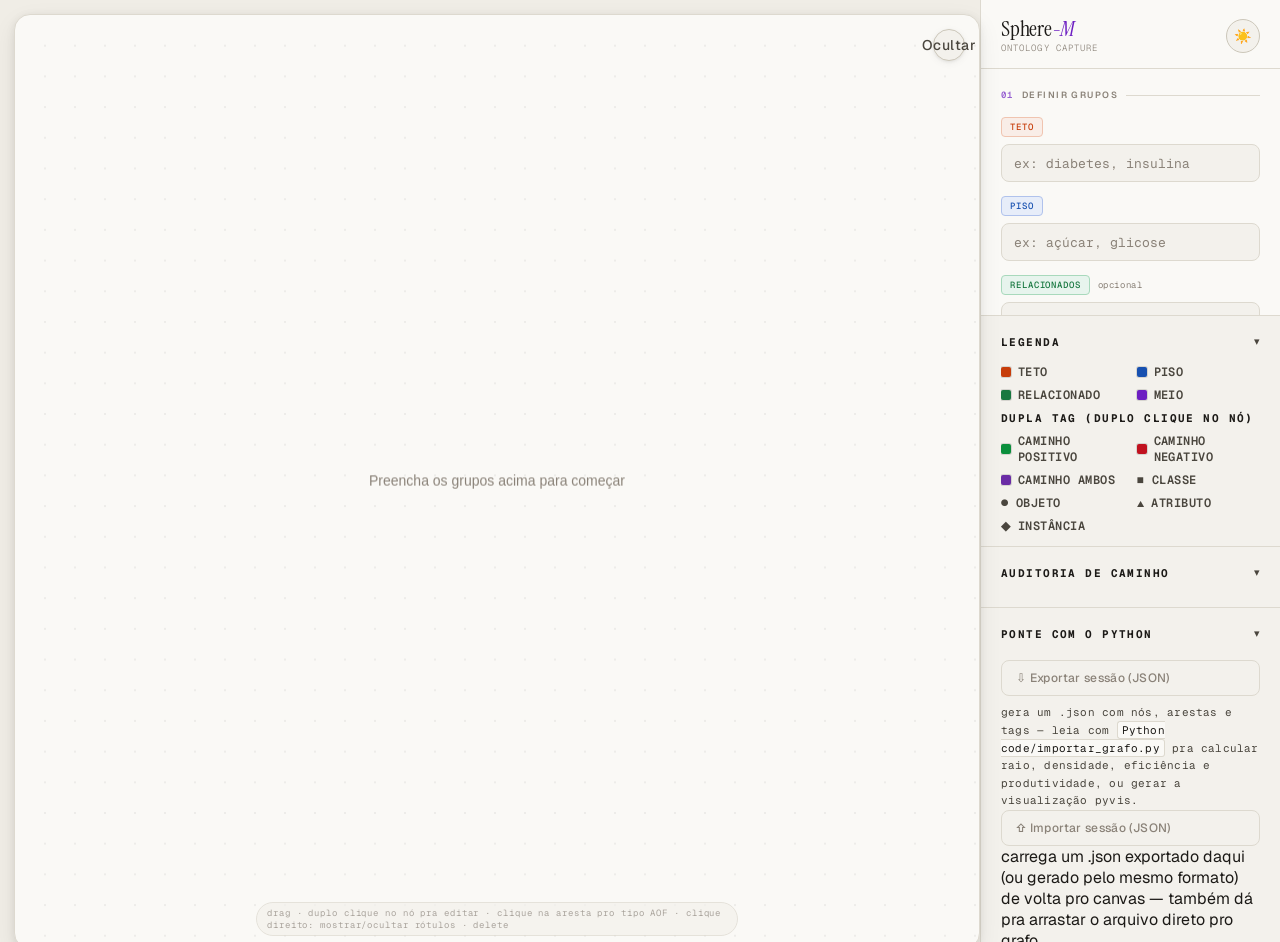
==== WebFront/index.html @ b737311e "Implement JSON import functionality in index.html Added a dropzone for importing JSON sessions and a" ====
<!DOCTYPE html>
<html lang="pt-BR" data-theme="light">

<head>
  <meta charset="UTF-8" />
  <meta name="viewport" content="width=device-width, initial-scale=1.0" />
  <title>Sphere-M</title>
  <link rel="preconnect" href="https://fonts.googleapis.com">
  <link rel="preconnect" href="https://fonts.gstatic.com" crossorigin>
  <link
    href="https://fonts.googleapis.com/css2?family=Instrument+Serif:ital@0;1&family=Geist+Mono:wght@300;400;500&family=Geist:wght@300;400;500;600&display=swap"
    rel="stylesheet">
  <link rel="stylesheet" href="style.css" />
</head>

<body>
  <div id="app">

    <!-- ── Canvas (esquerda) ── -->
    <div id="canvas-side">
      <div id="canvas-wrap">
        <canvas id="graph-canvas"></canvas>
        <button id="toggle-edge-labels-btn" type="button" title="Mostrar/ocultar rótulos das relações (ou clique direito no grafo)" aria-pressed="true">
          <span id="toggle-edge-labels-icon">🏷️</span>
        </button>
        <div id="canvas-overlay-hint">drag · duplo clique no nó pra editar · clique na aresta pro tipo AOF · clique direito: mostrar/ocultar rótulos · delete</div>
        <div id="dropzone-overlay">
          <div id="dropzone-inner">
            <span id="dropzone-icon">⇩</span>
            <span>solte o .json da sessão pra importar</span>
          </div>
        </div>
      </div>
    </div>

    <!-- ── Sidebar (direita) ── -->
    <div id="sidebar">

      <!-- Header -->
      <div id="sidebar-header">
        <div id="header-top">
          <div id="logo-block">
            <span id="logo-title">Sphere<em>-M</em></span>
            <span id="logo-sub">ontology capture</span>
          </div>
          <button id="theme-toggle" title="Alternar tema" aria-label="Alternar tema claro/escuro">
            <span id="theme-icon">☽</span>
          </button>
        </div>
      </div>

      <div id="sidebar-body">

        <!-- Fase 1 -->
        <div id="phase1-panel">
          <div class="section-label">
            <span class="section-label-num">01</span>
            Definir grupos
          </div>

          <div class="field-group">
            <label>
              <span class="label-chip teto">teto</span>
            </label>
            <input type="text" id="input-teto" placeholder="ex: diabetes, insulina" />
          </div>

          <div class="field-group">
            <label>
              <span class="label-chip piso">piso</span>
            </label>
            <input type="text" id="input-piso" placeholder="ex: açúcar, glicose" />
          </div>

          <div class="field-group">
            <label>
              <span class="label-chip rel">relacionados</span>
              <span class="label-optional">opcional</span>
            </label>
            <input type="text" id="input-rel" placeholder="ex: dieta, exercício" />
          </div>

          <div class="actions">
            <button id="start-btn" class="btn-primary">
              <span>Gerar grafo</span>
              <span class="btn-icon">→</span>
            </button>
            <button id="reset-btn" class="btn-ghost">Limpar tudo</button>
          </div>
        </div>

        <!-- Fase 2 -->
        <div id="phase2-panel">
          <div id="phase2-header">
            <div class="section-label" style="margin-bottom:0">
              <span class="section-label-num">02</span>
              Conexões
            </div>
            <button id="stop-btn" class="btn-stop">⏹ encerrar</button>
          </div>

          <!-- Progress -->
          <div id="pair-status">
            <span id="pair-counter">—</span>
            <div id="progress-bar-wrap">
              <div id="progress-bar" style="width:0%"></div>
            </div>
          </div>

          <!-- Already connected -->
          <div id="already-connected-msg">
            <span class="badge-connected">✓ conectados</span>
            <span id="already-connected-path"></span>
          </div>

          <!-- Pair prompt -->
          <div id="pair-prompt">
            <span class="pair-node" id="node-a-label">A</span>
            <span class="pair-arrow">↔</span>
            <span class="pair-node" id="node-b-label">B</span>
          </div>

          <!-- Bloco da IA -->
          <div id="ai-block">
            <div id="ai-idle">
              <span id="ai-idle-icon">⬡</span>
              <span id="ai-idle-text">A IA vai analisar o par quando ele aparecer</span>
            </div>

            <div id="ai-loading" style="display:none">
              <span class="ai-spinner"></span>
              <span>Consultando IA…</span>
            </div>

            <div id="ai-result" style="display:none">
              <div id="ai-result-header">
                <span id="ai-result-icon">◈</span>
                <span id="ai-result-label">Análise ontológica</span>
                <span id="ai-relation-badge"></span> <!-- Relação encontrada ou Sem relação -->
              </div>
              <p id="ai-result-text"></p>
            </div>

            <div id="ai-error" style="display:none">
              <span>⚠ Falha na API — analise o par manualmente.</span>
              <button id="ai-retry-btn">Tentar novamente</button>
            </div>
          </div>

          <!-- Instrução contextual (aparece só quando há resposta da IA) -->
          <p id="ai-hint" style="display:none"></p>


          <input type="text" id="input-meio" placeholder="palavra(s) do meio — vírgula para vários" />

          <div id="phase2-actions">
            <div class="btn-row">
              <button id="confirm-btn" class="btn-primary btn-row-main">
                <span>Confirmar</span>
              </button>
              <button id="skip-btn" class="btn-ghost btn-row-skip">Pular →</button>
            </div>
            <button id="reset-btn2" class="btn-restart btn-ghost">← Recomeçar</button>
          </div>

          <!-- Rodada concluída -->
          <div id="done-msg">
            <div class="done-icon">✓</div>
            <div class="done-text">Rodada <span id="round-num">1</span> concluída</div>
            <button id="next-round-btn" class="btn-success">Nova rodada →</button>
          </div>

          <!-- Grafo completo -->
          <div id="complete-msg">
            <div id="complete-banner">
              <span id="complete-icon">🕸️</span>
              <div>
                <div id="complete-title">Grafo completo</div>
                <div id="complete-sub">Todos os nós estão ancorados em teto e piso.</div>
              </div>
            </div>
            <div id="complete-actions">
              <button id="continue-btn">Aprofundar grafo →</button>
              <button id="finish-btn">Encerrar</button>
            </div>
          </div>

          <!-- Encerrado -->
          <div id="finished-msg">
            <div class="finished-inner">
              <span class="badge-finished">ENCERRADO</span>
              <span class="finished-text">grafo pronto para visualização</span>
            </div>
          </div>
        </div>

      </div><!-- /sidebar-body -->

      <!-- Legend -->
      <div id="legend" class="sidebar-collapsible">
        <button id="legend-toggle" class="collapsible-toggle" type="button" aria-expanded="true" aria-controls="legend-content">
          <span class="legend-title" style="margin-bottom:0">legenda</span>
          <span id="legend-chevron" class="chevron">▾</span>
        </button>
        <div id="legend-content" class="collapsible-content">
          <div class="legend-grid">
            <div class="legend-item">
              <span class="legend-dot" style="background:var(--teto);"></span>teto
            </div>
            <div class="legend-item">
              <span class="legend-dot" style="background:var(--piso);"></span>piso
            </div>
            <div class="legend-item">
              <span class="legend-dot" style="background:var(--rel);"></span>relacionado
            </div>
            <div class="legend-item">
              <span class="legend-dot" style="background:var(--meio);"></span>meio
            </div>
          </div>
          <div class="legend-title" style="margin-top:8px">dupla tag (duplo clique no nó)</div>
          <div class="legend-grid">
            <div class="legend-item"><span class="legend-dot" style="background:#0a8f3c;"></span>caminho positivo</div>
            <div class="legend-item"><span class="legend-dot" style="background:#c1121f;"></span>caminho negativo</div>
            <div class="legend-item"><span class="legend-dot" style="background:#6a2ca5;"></span>caminho ambos</div>
            <div class="legend-item">■ Classe</div>
            <div class="legend-item">● Objeto</div>
            <div class="legend-item">▲ Atributo</div>
            <div class="legend-item">◆ Instância</div>
          </div>
        </div>
      </div>

      <!-- Auditoria da tag de caminho -->
      <div id="tag-audit" class="sidebar-collapsible">
        <button id="tag-audit-toggle" class="collapsible-toggle" type="button" aria-expanded="true" aria-controls="tag-audit-content">
          <span class="legend-title" style="margin-bottom:0">auditoria de caminho</span>
          <span id="tag-audit-chevron" class="chevron">▾</span>
        </button>
        <div id="tag-audit-content" class="collapsible-content">
          <div id="tag-audit-panel"></div>
        </div>
      </div>

      <!-- Exportação para o motor Python (métricas/visualização) -->
      <div id="export-section" class="sidebar-collapsible">
        <button id="export-toggle" class="collapsible-toggle" type="button" aria-expanded="true" aria-controls="export-content">
          <span class="legend-title" style="margin-bottom:0">ponte com o Python</span>
          <span id="export-chevron" class="chevron">▾</span>
        </button>
        <div id="export-content" class="collapsible-content">
          <button id="export-json-btn" class="btn-ghost" style="width:100%">⇩ Exportar sessão (JSON)</button>
          <p id="export-hint">gera um .json com nós, arestas e tags — leia com <code>Python code/importar_grafo.py</code> pra calcular raio, densidade, eficiência e produtividade, ou gerar a visualização pyvis.</p>
          <button id="import-json-btn" class="btn-ghost" style="width:100%">⇧ Importar sessão (JSON)</button>
          <input type="file" id="import-json-input" accept="application/json,.json" hidden />
          <p id="import-hint">carrega um .json exportado daqui (ou gerado pelo mesmo formato) de volta pro canvas — também dá pra arrastar o arquivo direto pro grafo.</p>
        </div>
      </div>

    </div><!-- /sidebar -->

  </div>
  <script src="config.js"></script>
  <script src="script.js"></script>
</body>

</html>
---- WebFront/style.css ----
/* ── Fonts & Reset ─────────────────────────── */
@import url('https://fonts.googleapis.com/css2?family=Instrument+Serif:ital@0;1&family=Geist+Mono:wght@300;400;500&family=Geist:wght@300;400;500;600&display=swap');

*, *::before, *::after { box-sizing: border-box; margin: 0; padding: 0; }

/* ── Light Theme ────────────────────────────── */
:root,
[data-theme="light"] {
  --bg:           #f0ede6;
  --bg2:          #e8e4db;
  --surface:      #faf9f6;
  --surface2:     #f3f1ec;
  --surface3:     #ece9e2;
  --border:       #ddd9cf;
  --border2:      #ccc7ba;

  --teto:         #c73d0a;
  --teto-soft:    #f9ede7;
  --teto-mid:     #f0c4b0;
  --piso:         #1750b0;
  --piso-soft:    #e7edf9;
  --piso-mid:     #b0c2ec;
  --rel:          #187840;
  --rel-soft:     #e7f4ed;
  --rel-mid:      #a8d9bc;
  --meio:         #6d1fc2;
  --meio-soft:    #f0e8fb;
  --meio-mid:     #c9a8f0;

  --text:         #1c1a17;
  --text-2:       #4a463e;
  --text-muted:   #8a8278;
  --accent:       #6d1fc2;

  --canvas-dot:   rgba(0,0,0,0.07);
  --edge-color:   rgba(0,0,0,0.13);
  --edge-color-strong: rgba(20,18,15,0.88);
  --shadow-sm:    0 1px 3px rgba(0,0,0,0.07), 0 2px 8px rgba(0,0,0,0.05);
  --shadow-md:    0 2px 8px rgba(0,0,0,0.08), 0 8px 24px rgba(0,0,0,0.07);
  --radius:       12px;
  --radius-sm:    8px;
}

/* ── Dark Theme ─────────────────────────────── */
[data-theme="dark"] {
  --bg:           #111008;
  --bg2:          #181610;
  --surface:      #1e1b13;
  --surface2:     #252219;
  --surface3:     #2d291e;
  --border:       #333026;
  --border2:      #403c2e;

  --teto:         #f06030;
  --teto-soft:    #2a1509;
  --teto-mid:     #6b3018;
  --piso:         #4a80e8;
  --piso-soft:    #091428;
  --piso-mid:     #1c3a70;
  --rel:          #3dba6e;
  --rel-soft:     #071a0f;
  --rel-mid:      #134a26;
  --meio:         #b06af0;
  --meio-soft:    #180b2a;
  --meio-mid:     #4a1e80;

  --text:         #f0ece3;
  --text-2:       #b8b4a8;
  --text-muted:   #6a665a;
  --accent:       #b06af0;

  --canvas-dot:   rgba(255,255,255,0.05);
  --edge-color:   rgba(255,255,255,0.12);
  --edge-color-strong: rgba(245,242,235,0.9);
  --shadow-sm:    0 1px 3px rgba(0,0,0,0.3), 0 2px 8px rgba(0,0,0,0.2);
  --shadow-md:    0 2px 8px rgba(0,0,0,0.4), 0 8px 24px rgba(0,0,0,0.3);
}

/* ── Base ───────────────────────────────────── */
body {
  font-family: 'Geist', sans-serif;
  background: var(--bg);
  color: var(--text);
  height: 100vh;
  overflow: hidden;
  transition: background 0.3s ease, color 0.3s ease;
}

#app {
  display: grid;
  grid-template-columns: 1fr 300px;
  height: 100vh;
}

/* ── Canvas side ────────────────────────────── */
#canvas-side {
  position: relative;
  padding: 14px 0 14px 14px;
  display: flex;
  flex-direction: column;
}

#canvas-wrap {
  flex: 1;
  position: relative;
  overflow: hidden;
  border-radius: 16px;
  border: 1px solid var(--border);
  background: var(--surface);
  box-shadow: var(--shadow-md);
  transition: background 0.3s, border-color 0.3s;
}

canvas {
  display: block;
  width: 100%;
  height: 100%;
  border-radius: 16px;
}

#canvas-overlay-hint {
  position: absolute;
  bottom: 12px;
  left: 50%;
  transform: translateX(-50%);
  font-family: 'Geist Mono', monospace;
  font-size: 9px;
  font-weight: 400;
  letter-spacing: 0.1em;
  color: var(--text-muted);
  background: var(--surface2);
  border: 1px solid var(--border);
  padding: 4px 10px;
  border-radius: 20px;
  pointer-events: none;
  opacity: 0.7;
  transition: background 0.3s, border-color 0.3s, color 0.3s;
}

/* Botão: mostrar/ocultar rótulos das relações (FOA) */
#toggle-edge-labels-btn {
  position: absolute;
  top: 14px;
  right: 14px;
  width: 32px;
  height: 32px;
  padding: 0;
  border-radius: 50%;
  border: 1.5px solid var(--border2);
  background: var(--surface2);
  color: var(--text-2);
  font-size: 14px;
  cursor: pointer;
  display: flex;
  align-items: center;
  justify-content: center;
  box-shadow: var(--shadow-sm);
  transition: all 0.15s ease;
}
#toggle-edge-labels-btn:hover {
  background: var(--surface3);
  border-color: var(--border2);
  transform: scale(1.06);
}
#toggle-edge-labels-btn[aria-pressed="false"] {
  color: var(--text-muted);
  opacity: 0.55;
}
#toggle-edge-labels-btn[aria-pressed="false"]:hover {
  opacity: 0.85;
}

/* ── Sidebar ────────────────────────────────── */
#sidebar {
  background: var(--surface);
  border-left: 1px solid var(--border);
  display: flex;
  flex-direction: column;
  overflow: hidden;
  transition: background 0.3s, border-color 0.3s;
}

/* ── Header ─────────────────────────────────── */
#sidebar-header {
  padding: 18px 20px 14px;
  border-bottom: 1px solid var(--border);
  transition: border-color 0.3s;
}

#header-top {
  display: flex;
  align-items: center;
  justify-content: space-between;
}

#logo-block {
  display: flex;
  flex-direction: column;
  gap: 2px;
}

#logo-title {
  font-family: 'Instrument Serif', serif;
  font-size: 22px;
  font-weight: 400;
  color: var(--text);
  line-height: 1;
  letter-spacing: -0.01em;
  transition: color 0.3s;
}

#logo-title em {
  font-style: italic;
  color: var(--accent);
}

#logo-sub {
  font-family: 'Geist Mono', monospace;
  font-size: 9px;
  font-weight: 300;
  color: var(--text-muted);
  letter-spacing: 0.12em;
  text-transform: uppercase;
  transition: color 0.3s;
}

/* Theme toggle */
#theme-toggle {
  width: 34px;
  height: 34px;
  border-radius: 50%;
  border: 1.5px solid var(--border2);
  background: var(--surface2);
  color: var(--text-muted);
  font-size: 14px;
  cursor: pointer;
  display: flex;
  align-items: center;
  justify-content: center;
  transition: all 0.2s;
  padding: 0;
  flex-shrink: 0;
}
#theme-toggle:hover {
  background: var(--surface3);
  color: var(--text);
  border-color: var(--border2);
  transform: rotate(20deg);
}

/* ── Sidebar body ───────────────────────────── */
#sidebar-body {
  flex: 1;
  overflow-y: auto;
  padding: 20px;
  scrollbar-width: thin;
  scrollbar-color: var(--border2) transparent;
}
#sidebar-body::-webkit-scrollbar { width: 3px; }
#sidebar-body::-webkit-scrollbar-track { background: transparent; }
#sidebar-body::-webkit-scrollbar-thumb { background: var(--border2); border-radius: 2px; }

/* ── Section label ──────────────────────────── */
.section-label {
  display: flex;
  align-items: center;
  gap: 8px;
  font-size: 9px;
  font-weight: 600;
  letter-spacing: 0.16em;
  text-transform: uppercase;
  color: var(--text-muted);
  margin-bottom: 16px;
  transition: color 0.3s;
}

.section-label::after {
  content: '';
  flex: 1;
  height: 1px;
  background: var(--border);
  transition: background 0.3s;
}

.section-label-num {
  font-family: 'Geist Mono', monospace;
  color: var(--accent);
  font-size: 9px;
  opacity: 0.7;
}

/* ── Phase 1 ────────────────────────────────── */
#phase1-panel { display: block; }
#phase2-panel { display: none; }

.field-group {
  margin-bottom: 14px;
}

.field-group label {
  display: flex;
  align-items: center;
  gap: 8px;
  margin-bottom: 7px;
}

.label-chip {
  font-family: 'Geist Mono', monospace;
  font-size: 9px;
  font-weight: 500;
  letter-spacing: 0.1em;
  text-transform: uppercase;
  padding: 3px 8px;
  border-radius: 4px;
}
.label-chip.teto { background: var(--teto-soft); color: var(--teto); border: 1px solid var(--teto-mid); }
.label-chip.piso { background: var(--piso-soft); color: var(--piso); border: 1px solid var(--piso-mid); }
.label-chip.rel  { background: var(--rel-soft);  color: var(--rel);  border: 1px solid var(--rel-mid);  }

.label-optional {
  font-family: 'Geist Mono', monospace;
  font-size: 9px;
  color: var(--text-muted);
  letter-spacing: 0.06em;
}

input[type="text"] {
  width: 100%;
  height: 38px;
  background: var(--surface2);
  border: 1.5px solid var(--border);
  border-radius: var(--radius-sm);
  padding: 0 12px;
  font-size: 13px;
  font-family: 'Geist Mono', monospace;
  font-weight: 400;
  color: var(--text);
  outline: none;
  transition: border-color 0.2s, box-shadow 0.2s, background 0.3s;
}
input[type="text"]::placeholder { color: var(--text-muted); }
input[type="text"]:focus {
  border-color: var(--accent);
  box-shadow: 0 0 0 3px color-mix(in srgb, var(--accent) 15%, transparent);
  background: var(--surface);
}

#input-tipo-aof {
  width: 100%;
  height: 38px;
  margin-top: 8px;
  background: var(--surface2);
  border: 1.5px solid var(--border);
  border-radius: var(--radius-sm);
  padding: 0 12px;
  font-size: 13px;
  font-family: 'Geist Mono', monospace;
  font-weight: 400;
  color: var(--text);
  outline: none;
  cursor: pointer;
  transition: border-color 0.2s, box-shadow 0.2s, background 0.3s;
}
#input-tipo-aof:focus {
  border-color: var(--accent);
  box-shadow: 0 0 0 3px color-mix(in srgb, var(--accent) 15%, transparent);
  background: var(--surface);
}

/* ── Buttons base ───────────────────────────── */
button {
  height: 36px;
  padding: 0 14px;
  border-radius: var(--radius-sm);
  font-size: 12px;
  font-family: 'Geist', sans-serif;
  font-weight: 500;
  letter-spacing: 0.03em;
  cursor: pointer;
  border: 1.5px solid var(--border2);
  background: var(--surface2);
  color: var(--text-2);
  transition: all 0.15s ease;
  white-space: nowrap;
  display: inline-flex;
  align-items: center;
  gap: 6px;
}
button:hover {
  background: var(--surface3);
  color: var(--text);
  border-color: var(--border2);
}
button:active { transform: scale(0.98); }

.btn-icon { opacity: 0.7; }

.btn-primary {
  background: var(--accent) !important;
  color: #fff !important;
  border-color: var(--accent) !important;
  box-shadow: 0 2px 10px color-mix(in srgb, var(--accent) 35%, transparent);
  font-weight: 600;
}
.btn-primary:hover {
  filter: brightness(1.08);
  background: var(--accent) !important;
  box-shadow: 0 4px 16px color-mix(in srgb, var(--accent) 45%, transparent);
}

.btn-success {
  background: var(--rel) !important;
  color: #fff !important;
  border-color: var(--rel) !important;
  box-shadow: 0 2px 10px color-mix(in srgb, var(--rel) 30%, transparent);
  font-weight: 600;
}
.btn-success:hover {
  filter: brightness(1.08);
  background: var(--rel) !important;
}

.btn-ghost {
  background: transparent !important;
  border-color: var(--border) !important;
  color: var(--text-muted) !important;
}
.btn-ghost:hover {
  background: var(--surface2) !important;
  color: var(--text) !important;
  border-color: var(--border2) !important;
}

.actions {
  display: flex;
  flex-direction: column;
  gap: 7px;
  margin-top: 8px;
}
.actions .btn-primary { justify-content: space-between; }

/* ── Phase 2 header ─────────────────────────── */
#phase2-header {
  display: flex;
  align-items: center;
  justify-content: space-between;
  margin-bottom: 16px;
}

.btn-stop {
  height: 26px !important;
  padding: 0 10px !important;
  font-size: 9px !important;
  font-weight: 600 !important;
  letter-spacing: 0.06em !important;
  color: var(--teto) !important;
  border-color: var(--teto-mid) !important;
  background: var(--teto-soft) !important;
}
.btn-stop:hover {
  border-color: var(--teto) !important;
  filter: brightness(0.95);
}

/* ── Progress ───────────────────────────────── */
#pair-status {
  display: flex;
  align-items: center;
  gap: 10px;
  margin-bottom: 14px;
}

#pair-counter {
  font-family: 'Geist Mono', monospace;
  font-size: 9px;
  font-weight: 400;
  color: var(--text-muted);
  white-space: nowrap;
  transition: color 0.3s;
}

#progress-bar-wrap {
  flex: 1;
  height: 2px;
  background: var(--border);
  border-radius: 2px;
  overflow: hidden;
  transition: background 0.3s;
}

#progress-bar {
  height: 100%;
  background: var(--accent);
  border-radius: 2px;
  transition: width 0.5s cubic-bezier(0.4, 0, 0.2, 1);
}

/* ── Already connected ──────────────────────── */
#already-connected-msg {
  display: none;
  align-items: flex-start;
  gap: 8px;
  margin-bottom: 12px;
  padding: 9px 11px;
  background: var(--rel-soft);
  border: 1px solid var(--rel-mid);
  border-radius: var(--radius-sm);
  transition: background 0.3s, border-color 0.3s;
}

.badge-connected {
  background: var(--rel);
  color: #fff;
  font-family: 'Geist Mono', monospace;
  font-size: 8px;
  font-weight: 500;
  padding: 2px 7px;
  border-radius: 4px;
  white-space: nowrap;
  letter-spacing: 0.08em;
  flex-shrink: 0;
  margin-top: 1px;
}

#already-connected-path {
  font-family: 'Geist Mono', monospace;
  font-size: 10px;
  color: var(--rel);
  line-height: 1.5;
  word-break: break-word;
  transition: color 0.3s;
}

/* ── Pair prompt ────────────────────────────── */
#pair-prompt {
  display: flex;
  align-items: center;
  gap: 10px;
  margin-bottom: 12px;
  padding: 12px;
  background: var(--surface2);
  border: 1px solid var(--border);
  border-radius: var(--radius-sm);
  transition: background 0.3s, border-color 0.3s, opacity 0.3s;
}

.pair-node {
  flex: 1;
  padding: 6px 10px;
  border-radius: 6px;
  font-size: 11px;
  font-weight: 500;
  font-family: 'Geist Mono', monospace;
  background: var(--meio-soft);
  color: var(--meio);
  border: 1px solid var(--meio-mid);
  text-align: center;
  word-break: break-word;
  line-height: 1.3;
  transition: background 0.3s, border-color 0.3s, color 0.3s;
}

.pair-arrow {
  color: var(--border2);
  font-size: 14px;
  flex-shrink: 0;
  transition: color 0.3s;
}

#input-meio {
  margin-bottom: 10px;
}

#input-meio.is-extra {
  border-color: var(--meio);
  box-shadow: 0 0 0 3px color-mix(in srgb, var(--meio) 15%, transparent);
}

/* ── Phase 2 action buttons ─────────────────── */
#phase2-actions {
  display: flex;
  flex-direction: column;
  gap: 7px;
}

.btn-row {
  display: grid;
  grid-template-columns: 1fr auto;
  gap: 6px;
}

.btn-row-skip {
  font-size: 11px !important;
  padding: 0 12px !important;
}

.btn-restart {
  width: 100%;
  height: 30px !important;
  font-size: 10px !important;
  opacity: 0.6;
  letter-spacing: 0.04em !important;
}
.btn-restart:hover { opacity: 1 !important; }

/* ── Done msg ───────────────────────────────── */
#done-msg {
  display: none;
  flex-direction: column;
  align-items: center;
  gap: 8px;
  margin-top: 14px;
  padding: 16px;
  background: var(--rel-soft);
  border: 1px solid var(--rel-mid);
  border-radius: var(--radius);
  text-align: center;
  transition: background 0.3s, border-color 0.3s;
}

.done-icon {
  width: 28px; height: 28px;
  border-radius: 50%;
  background: var(--rel);
  color: #fff;
  font-size: 13px;
  display: flex;
  align-items: center;
  justify-content: center;
}

.done-text {
  font-size: 11px;
  font-weight: 600;
  color: var(--rel);
  letter-spacing: 0.02em;
  transition: color 0.3s;
}

/* ── Complete msg ───────────────────────────── */
#complete-msg {
  display: none;
  margin-top: 14px;
}

#complete-banner {
  display: flex;
  align-items: center;
  gap: 12px;
  padding: 14px;
  background: linear-gradient(135deg, var(--meio-soft), var(--rel-soft));
  border: 1px solid var(--meio-mid);
  border-radius: var(--radius);
  margin-bottom: 10px;
  transition: background 0.3s, border-color 0.3s;
}

#complete-icon { font-size: 24px; line-height: 1; }

#complete-title {
  font-size: 13px;
  font-weight: 600;
  color: var(--text);
  margin-bottom: 2px;
  transition: color 0.3s;
}

#complete-sub {
  font-size: 9px;
  color: var(--text-muted);
  font-family: 'Geist Mono', monospace;
  line-height: 1.5;
  transition: color 0.3s;
}

#complete-actions {
  display: flex;
  flex-direction: column;
  gap: 6px;
}

#continue-btn {
  background: var(--meio-soft) !important;
  color: var(--meio) !important;
  border-color: var(--meio-mid) !important;
}
#continue-btn:hover { filter: brightness(0.95); }

#finish-btn {
  color: var(--teto) !important;
  border-color: var(--teto-mid) !important;
  background: var(--teto-soft) !important;
}
#finish-btn:hover { border-color: var(--teto) !important; }

/* ── Finished msg ───────────────────────────── */
#finished-msg {
  display: none;
  margin-top: 14px;
}

.finished-inner {
  display: flex;
  align-items: center;
  gap: 10px;
  padding: 12px 14px;
  background: var(--piso-soft);
  border: 1px solid var(--piso-mid);
  border-radius: var(--radius);
  transition: background 0.3s, border-color 0.3s;
}

.badge-finished {
  background: var(--piso);
  color: #fff;
  font-family: 'Geist Mono', monospace;
  font-size: 8px;
  font-weight: 500;
  padding: 3px 8px;
  border-radius: 4px;
  letter-spacing: 0.1em;
  white-space: nowrap;
}

.finished-text {
  font-family: 'Geist Mono', monospace;
  font-size: 10px;
  color: var(--text-muted);
  line-height: 1.4;
  transition: color 0.3s;
}

/* ── Seções recolhíveis (legenda, auditoria, ponte python) ──── */
.sidebar-collapsible {
  padding: 12px 20px;
  border-top: 1px solid var(--border);
  background: var(--surface2);
  transition: background 0.3s, border-color 0.3s;
}

.collapsible-toggle {
  display: flex;
  align-items: center;
  justify-content: space-between;
  width: 100%;
  background: none;
  border: none;
  padding: 0 0 9px 0;
  margin: 0;
  cursor: pointer;
  font: inherit;
  color: inherit;
}

.collapsible-toggle:hover .legend-title,
.collapsible-toggle:hover .chevron {
  color: var(--text);
}

.chevron {
  font-size: 11px;
  color: var(--text-2);
  transition: transform 0.25s ease, color 0.3s;
  line-height: 1;
}

.sidebar-collapsible.collapsed .collapsible-toggle {
  padding-bottom: 0;
}

.sidebar-collapsible.collapsed .chevron {
  transform: rotate(-90deg);
}

.collapsible-content {
  max-height: 400px;
  opacity: 1;
  overflow: hidden;
  transition: max-height 0.25s ease, opacity 0.2s ease;
}

.sidebar-collapsible.collapsed .collapsible-content {
  max-height: 0;
  opacity: 0;
}

.legend-title {
  font-family: 'Geist Mono', monospace;
  font-size: 11px;
  font-weight: 700;
  letter-spacing: 0.13em;
  text-transform: uppercase;
  color: var(--text);
  margin-bottom: 8px;
  transition: color 0.3s;
}

.legend-grid {
  display: grid;
  grid-template-columns: 1fr 1fr;
  gap: 7px 12px;
}

.legend-item {
  display: flex;
  align-items: center;
  gap: 7px;
  font-family: 'Geist Mono', monospace;
  font-size: 12px;
  font-weight: 600;
  color: var(--text-2);
  letter-spacing: 0.04em;
  text-transform: uppercase;
  transition: color 0.3s;
}

.legend-dot {
  width: 10px;
  height: 10px;
  border-radius: 2px;
  flex-shrink: 0;
  opacity: 1;
  box-shadow: 0 0 0 1px rgba(0,0,0,0.12);
}

/* ── Auditoria da tag de caminho ─────────────── */
.audit-empty {
  font-family: 'Geist Mono', monospace;
  font-size: 11px;
  color: var(--text-2);
  letter-spacing: 0.02em;
  line-height: 1.5;
}

.audit-row {
  display: flex;
  align-items: center;
  gap: 6px;
  font-family: 'Geist Mono', monospace;
  font-size: 11px;
  color: var(--text-2);
  margin-bottom: 4px;
  transition: color 0.3s;
}

.audit-row b {
  color: var(--text);
}

.audit-dot {
  width: 8px;
  height: 8px;
  border-radius: 50%;
  flex-shrink: 0;
  opacity: 0.9;
}

.audit-desq {
  margin-top: 2px;
  padding-top: 6px;
  border-top: 1px dashed var(--border);
}

.audit-desq-alert b {
  color: #c1121f;
}

.audit-list {
  display: block;
  margin-top: 6px;
  font-size: 9px;
}

.audit-list ul {
  margin: 4px 0 0;
  padding-left: 14px;
}

.audit-list li {
  color: var(--text);
  line-height: 1.5;
}

/* ── Exportação para o Python ──────────────────── */
#export-json-btn {
  margin-top: 4px;
}

#export-hint {
  font-family: 'Geist Mono', monospace;
  font-size: 11px;
  color: var(--text-2);
  letter-spacing: 0.02em;
  line-height: 1.6;
  margin-top: 8px;
  transition: color 0.3s;
}

#export-hint code {
  font-family: 'Geist Mono', monospace;
  font-size: 11px;
  background: var(--surface);
  border: 1px solid var(--border);
  border-radius: 3px;
  padding: 1px 4px;
  color: var(--text);
}

/* Bloco da IA */
 
#ai-block {
  margin: 0 0 10px;
  border-radius: var(--radius-sm);
  border: 1px solid var(--meio-mid);
  background: var(--meio-soft);
  padding: 12px 13px;
  min-height: 52px;
  display: flex;
  flex-direction: column;
  justify-content: center;
  gap: 6px;
  transition: background 0.3s, border-color 0.3s;
}
 
/* Estado: idle */
#ai-idle {
  display: flex;
  align-items: center;
  gap: 8px;
  color: var(--text-muted);
}
 
#ai-idle-icon {
  font-size: 16px;
  opacity: 0.35;
  line-height: 1;
  color: var(--meio);
}
 
#ai-idle-text {
  font-family: 'Geist Mono', monospace;
  font-size: 10px;
  line-height: 1.4;
}
 
/* Estado: loading */
#ai-loading {
  display: none;
  align-items: center;
  gap: 9px;
  color: var(--text-muted);
  font-family: 'Geist Mono', monospace;
  font-size: 10px;
}
 
.ai-spinner {
  width: 13px;
  height: 13px;
  border: 2px solid var(--meio-mid);
  border-top-color: var(--meio);
  border-radius: 50%;
  flex-shrink: 0;
  animation: ai-spin 0.65s linear infinite;
}
 
@keyframes ai-spin {
  to { transform: rotate(360deg); }
}
 
/* Estado: result */
#ai-result {
  display: none;
  width: 100%;
}
 
#ai-result-header {
  display: flex;
  align-items: center;
  gap: 7px;
  margin-bottom: 7px;
}
 
#ai-result-icon {
  color: var(--meio);
  font-size: 13px;
  line-height: 1;
  flex-shrink: 0;
}
 
#ai-result-label {
  font-family: 'Geist Mono', monospace;
  font-size: 8px;
  font-weight: 500;
  letter-spacing: 0.12em;
  text-transform: uppercase;
  color: var(--text-muted);
}
 
#ai-relation-badge {
  margin-left: auto;
  font-family: 'Geist Mono', monospace;
  font-size: 8px;
  font-weight: 500;
  letter-spacing: 0.08em;
  padding: 2px 8px;
  border-radius: 20px;
  white-space: nowrap;
}
 
#ai-relation-badge.found {
  background: var(--rel-soft);
  color: var(--rel);
  border: 1px solid var(--rel-mid);
}
 
#ai-relation-badge.not-found {
  background: var(--teto-soft);
  color: var(--teto);
  border: 1px solid var(--teto-mid);
}
 
#ai-result-text {
  font-size: 12px;
  line-height: 1.65;
  color: var(--text);
  margin: 0;
  white-space: pre-wrap;
  transition: color 0.3s;
}
 
/* Estado: error */
#ai-error {
  display: none;
  align-items: center;
  gap: 10px;
  font-family: 'Geist Mono', monospace;
  font-size: 10px;
  color: var(--teto);
}
 
#ai-retry-btn {
  height: 24px !important;
  padding: 0 10px !important;
  font-size: 9px !important;
  font-weight: 500 !important;
  letter-spacing: 0.06em !important;
  color: var(--teto) !important;
  border-color: var(--teto-mid) !important;
  background: var(--teto-soft) !important;
  flex-shrink: 0;
}
#ai-retry-btn:hover {
  border-color: var(--teto) !important;
  filter: brightness(0.95);
}
 
/* Dica contextual */
#ai-hint {
  display: none;
  font-family: 'Geist Mono', monospace;
  font-size: 9px;
  color: var(--meio);
  letter-spacing: 0.04em;
  line-height: 1.5;
  margin: 0 0 8px;
  padding: 0 2px;
  opacity: 0.8;
}

/* Palavras clicáveis da justificativa da IA — clicar adiciona ao meio */
.ai-word {
  cursor: pointer;
  border-radius: 3px;
  padding: 0 2px;
  margin: 0 -2px;
  transition: background 0.15s, color 0.15s;
}
.ai-word:hover {
  background: color-mix(in srgb, var(--accent) 20%, transparent);
}
.ai-word.selected {
  background: var(--accent);
  color: #fff;
}
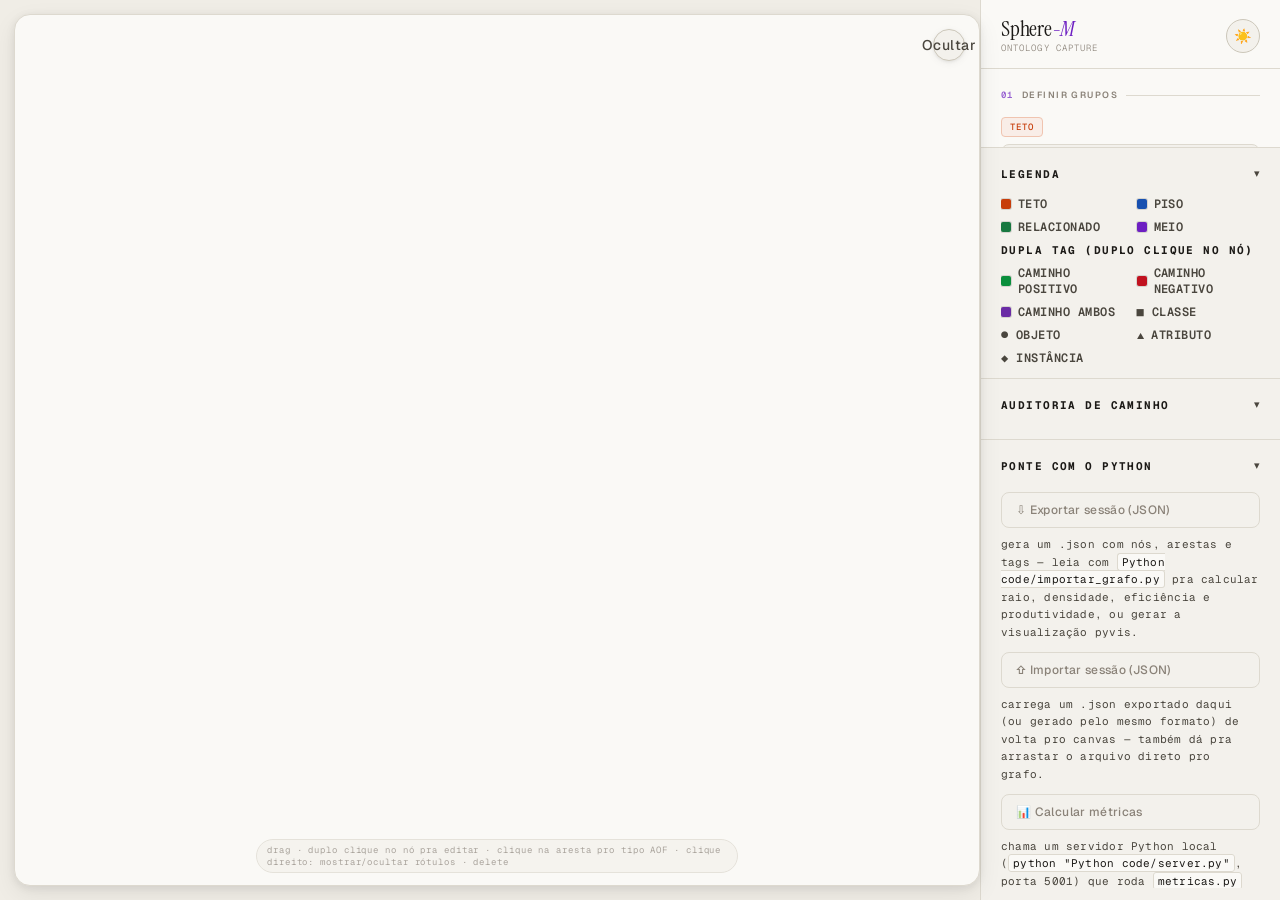
==== commit 32cbdf01: "feat: add "Calcular métricas" button backed by a local Flask API Split importar_grafo.Carregar_De_Js" ====
--- a/WebFront/index.html
+++ b/WebFront/index.html
@@ -253,6 +253,9 @@
           <button id="import-json-btn" class="btn-ghost" style="width:100%">⇧ Importar sessão (JSON)</button>
           <input type="file" id="import-json-input" accept="application/json,.json" hidden />
           <p id="import-hint">carrega um .json exportado daqui (ou gerado pelo mesmo formato) de volta pro canvas — também dá pra arrastar o arquivo direto pro grafo.</p>
+          <button id="metrics-btn" class="btn-ghost" style="width:100%">📊 Calcular métricas</button>
+          <p id="metrics-hint">chama um servidor Python local (<code>python "Python code/server.py"</code>, porta 5001) que roda <code>metricas.py</code> de verdade — nada é recalculado aqui no JS.</p>
+          <div id="metrics-panel"></div>
         </div>
       </div>
 
--- a/WebFront/style.css
+++ b/WebFront/style.css
@@ -135,6 +135,42 @@
   pointer-events: none;
   opacity: 0.7;
   transition: background 0.3s, border-color 0.3s, color 0.3s;
+}
+
+/* Overlay de drag-and-drop pra importar sessão (JSON) */
+#dropzone-overlay {
+  position: absolute;
+  inset: 0;
+  display: none;
+  align-items: center;
+  justify-content: center;
+  background: color-mix(in srgb, var(--accent) 10%, transparent);
+  border: 2px dashed var(--accent);
+  border-radius: 16px;
+  z-index: 20;
+  pointer-events: none;
+}
+#canvas-wrap.dropzone-active #dropzone-overlay {
+  display: flex;
+}
+#dropzone-inner {
+  display: flex;
+  flex-direction: column;
+  align-items: center;
+  gap: 6px;
+  padding: 18px 26px;
+  border-radius: 12px;
+  background: var(--surface);
+  border: 1px solid var(--border2);
+  box-shadow: var(--shadow-md);
+  font-family: 'Geist', sans-serif;
+  font-size: 13px;
+  font-weight: 500;
+  color: var(--text);
+}
+#dropzone-icon {
+  font-size: 20px;
+  color: var(--accent);
 }
 
 /* Botão: mostrar/ocultar rótulos das relações (FOA) */
@@ -906,6 +942,60 @@
   color: var(--text);
 }
 
+#import-json-btn {
+  margin-top: 10px;
+}
+
+#import-hint {
+  font-family: 'Geist Mono', monospace;
+  font-size: 11px;
+  color: var(--text-2);
+  letter-spacing: 0.02em;
+  line-height: 1.6;
+  margin-top: 8px;
+  transition: color 0.3s;
+}
+
+#metrics-btn {
+  margin-top: 10px;
+}
+
+#metrics-hint {
+  font-family: 'Geist Mono', monospace;
+  font-size: 11px;
+  color: var(--text-2);
+  letter-spacing: 0.02em;
+  line-height: 1.6;
+  margin-top: 8px;
+  transition: color 0.3s;
+}
+
+#metrics-hint code {
+  font-family: 'Geist Mono', monospace;
+  font-size: 11px;
+  background: var(--surface);
+  border: 1px solid var(--border);
+  border-radius: 3px;
+  padding: 1px 4px;
+  color: var(--text);
+}
+
+#metrics-panel {
+  margin-top: 8px;
+}
+
+#metrics-panel .audit-row {
+  justify-content: space-between;
+}
+
+.metrics-error {
+  font-family: 'Geist Mono', monospace;
+  font-size: 11px;
+  color: #c1121f;
+  letter-spacing: 0.02em;
+  line-height: 1.6;
+}
+
 /* Bloco da IA */
  
 #ai-block {
@@ -1081,4 +1171,4 @@
 .ai-word.selected {
   background: var(--accent);
   color: #fff;
-}+}
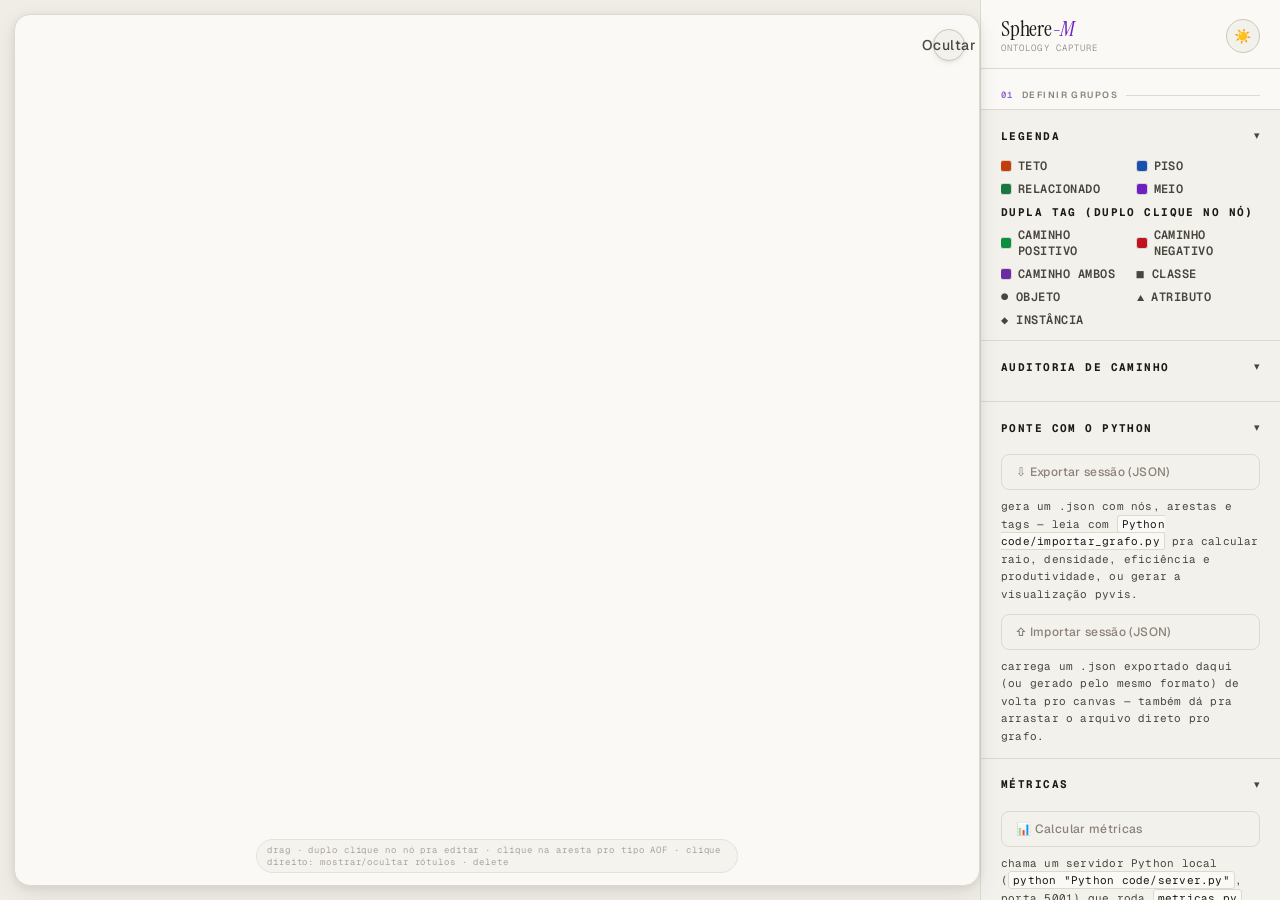
==== commit e394bdd1: "fix: correct metrics CORS, panel visibility, and stale import state - server.py: accept CORS from an" ====
--- a/WebFront/index.html
+++ b/WebFront/index.html
@@ -253,6 +253,16 @@
           <button id="import-json-btn" class="btn-ghost" style="width:100%">⇧ Importar sessão (JSON)</button>
           <input type="file" id="import-json-input" accept="application/json,.json" hidden />
           <p id="import-hint">carrega um .json exportado daqui (ou gerado pelo mesmo formato) de volta pro canvas — também dá pra arrastar o arquivo direto pro grafo.</p>
+        </div>
+      </div>
+
+      <!-- Métricas do grafo (via servidor Python local, server.py) -->
+      <div id="metrics-section" class="sidebar-collapsible">
+        <button id="metrics-toggle" class="collapsible-toggle" type="button" aria-expanded="true" aria-controls="metrics-content">
+          <span class="legend-title" style="margin-bottom:0">métricas</span>
+          <span id="metrics-chevron" class="chevron">▾</span>
+        </button>
+        <div id="metrics-content" class="collapsible-content collapsible-content--tall">
           <button id="metrics-btn" class="btn-ghost" style="width:100%">📊 Calcular métricas</button>
           <p id="metrics-hint">chama um servidor Python local (<code>python "Python code/server.py"</code>, porta 5001) que roda <code>metricas.py</code> de verdade — nada é recalculado aqui no JS.</p>
           <div id="metrics-panel"></div>
--- a/WebFront/style.css
+++ b/WebFront/style.css
@@ -820,6 +820,12 @@
   opacity: 0;
 }
 
+/* Seções com mais conteúdo que o teto padrão de 400px (ex: o painel de
+   métricas, com até 12 linhas) usam este teto maior em vez do genérico. */
+.collapsible-content.collapsible-content--tall {
+  max-height: 700px;
+}
+
 .legend-title {
   font-family: 'Geist Mono', monospace;
   font-size: 11px;
@@ -957,7 +963,7 @@
 }
 
 #metrics-btn {
-  margin-top: 10px;
+  margin-top: 4px;
 }
 
 #metrics-hint {
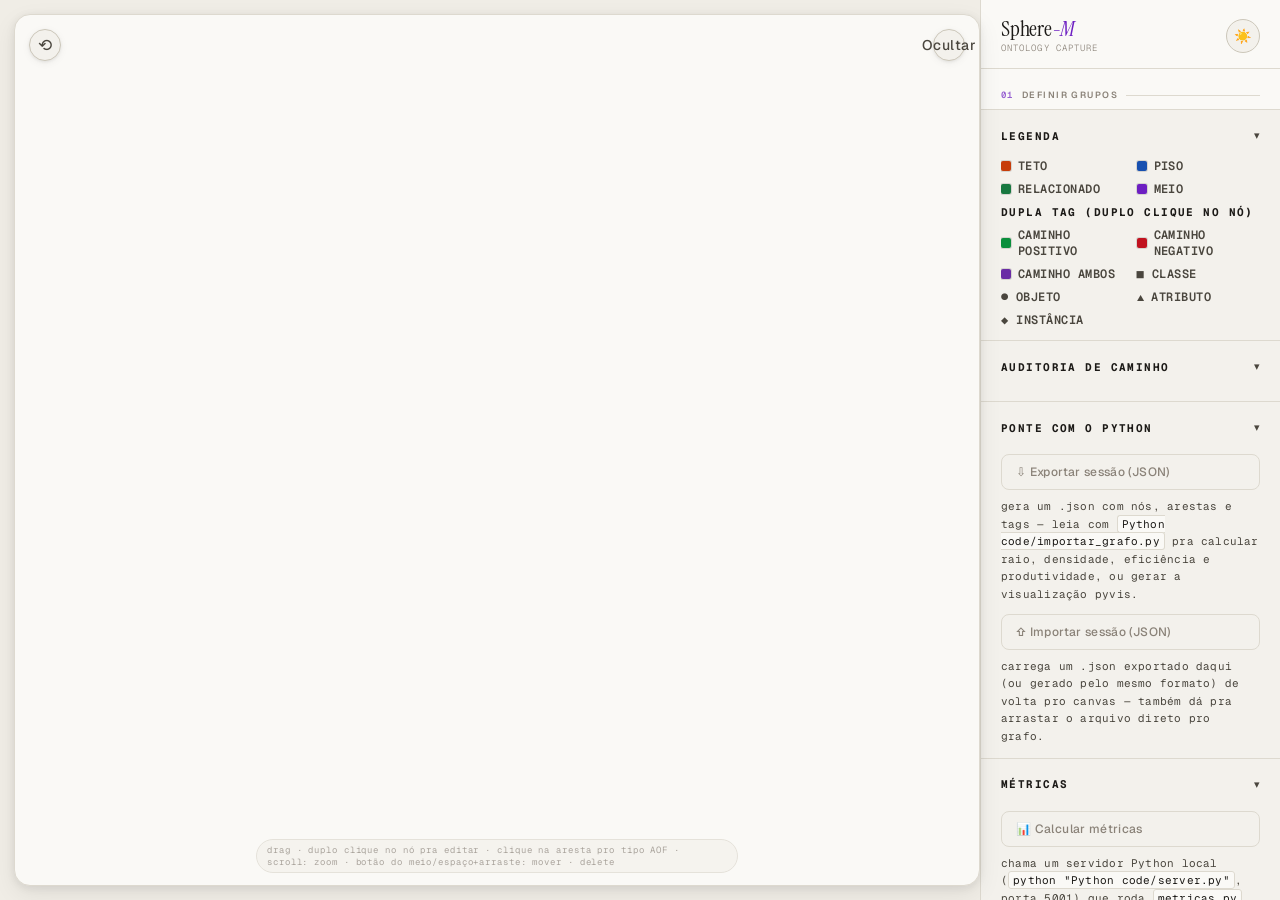
==== commit 6fc44277: "feat: add zoom and pan to the canvas Introduce a camera (camX, camY, camScale) as a rendering-time t" ====
--- a/WebFront/index.html
+++ b/WebFront/index.html
@@ -20,10 +20,13 @@
     <div id="canvas-side">
       <div id="canvas-wrap">
         <canvas id="graph-canvas"></canvas>
+        <button id="reset-view-btn" type="button" title="Resetar zoom/posição do grafo">
+          <span>⟲</span>
+        </button>
         <button id="toggle-edge-labels-btn" type="button" title="Mostrar/ocultar rótulos das relações (ou clique direito no grafo)" aria-pressed="true">
           <span id="toggle-edge-labels-icon">🏷️</span>
         </button>
-        <div id="canvas-overlay-hint">drag · duplo clique no nó pra editar · clique na aresta pro tipo AOF · clique direito: mostrar/ocultar rótulos · delete</div>
+        <div id="canvas-overlay-hint">drag · duplo clique no nó pra editar · clique na aresta pro tipo AOF · scroll: zoom · botão do meio/espaço+arraste: mover · delete</div>
         <div id="dropzone-overlay">
           <div id="dropzone-inner">
             <span id="dropzone-icon">⇩</span>
--- a/WebFront/style.css
+++ b/WebFront/style.css
@@ -174,7 +174,8 @@
 }
 
 /* Botão: mostrar/ocultar rótulos das relações (FOA) */
-#toggle-edge-labels-btn {
+#toggle-edge-labels-btn,
+#reset-view-btn {
   position: absolute;
   top: 14px;
   right: 14px;
@@ -193,7 +194,13 @@
   box-shadow: var(--shadow-sm);
   transition: all 0.15s ease;
 }
-#toggle-edge-labels-btn:hover {
+#reset-view-btn {
+  right: auto;
+  left: 14px;
+  font-size: 17px;
+}
+#toggle-edge-labels-btn:hover,
+#reset-view-btn:hover {
   background: var(--surface3);
   border-color: var(--border2);
   transform: scale(1.06);
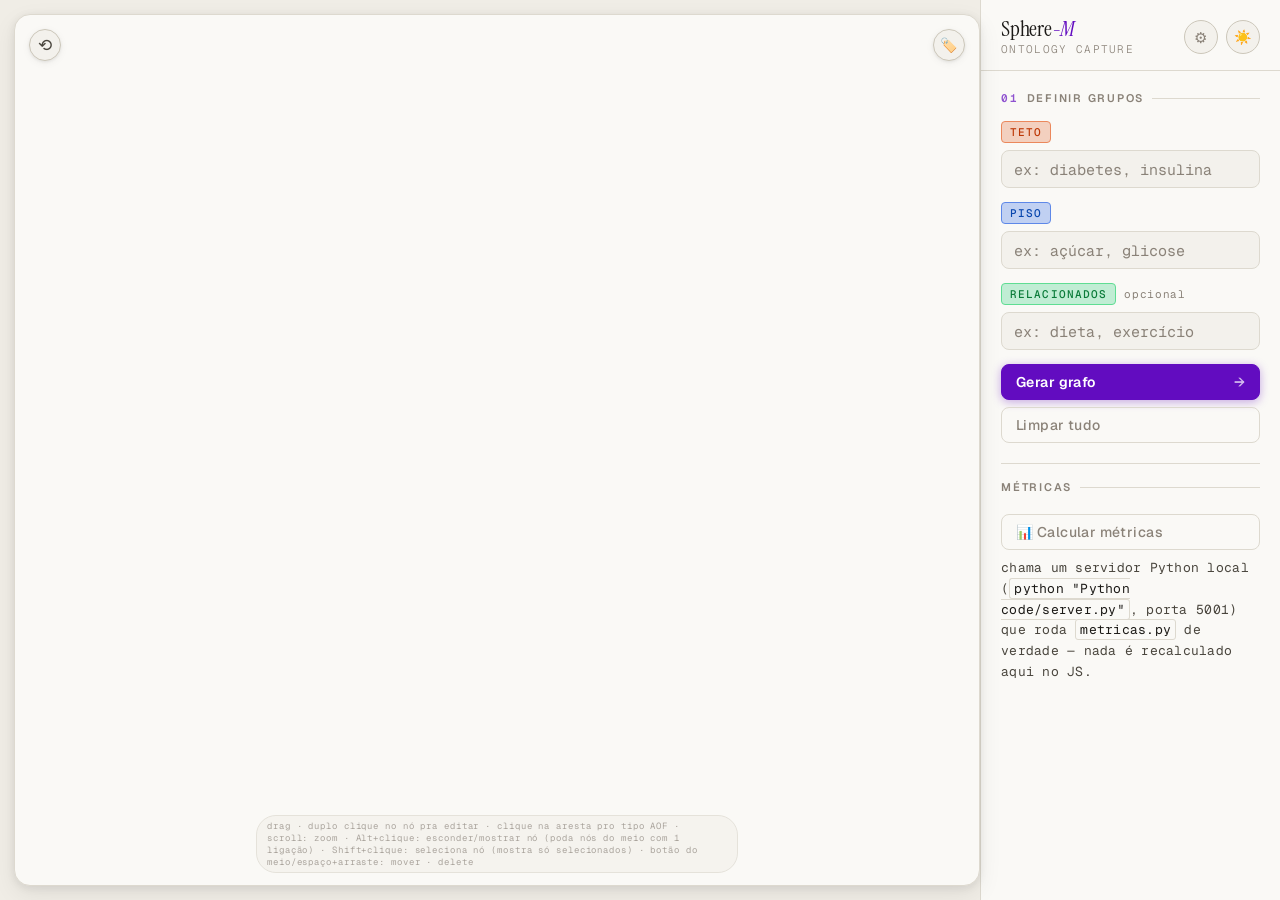
==== commit 2ff01791: "style: update CSS for improved readability and consistency - Added UTF-8 charset declaration to prev" ====
--- a/WebFront/index.html
+++ b/WebFront/index.html
@@ -20,13 +20,22 @@
     <div id="canvas-side">
       <div id="canvas-wrap">
         <canvas id="graph-canvas"></canvas>
-        <button id="reset-view-btn" type="button" title="Resetar zoom/posição do grafo">
+        <button id="reset-view-btn" type="button" title="Resetar visualização (zoom e posição)" aria-label="Resetar visualização">
           <span>⟲</span>
         </button>
         <button id="toggle-edge-labels-btn" type="button" title="Mostrar/ocultar rótulos das relações (ou clique direito no grafo)" aria-pressed="true">
           <span id="toggle-edge-labels-icon">🏷️</span>
         </button>
-        <div id="canvas-overlay-hint">drag · duplo clique no nó pra editar · clique na aresta pro tipo AOF · scroll: zoom · botão do meio/espaço+arraste: mover · delete</div>
+        <button id="show-hidden-btn" type="button" title="Mostrar todos os nós escondidos — inclui os podados automaticamente (Alt+clique num nó pra esconder/mostrar)" style="display:none">
+          <span>👁</span><span id="hidden-count"></span>
+        </button>
+        <div id="path-status" style="display:none">
+          <span id="path-status-text"></span>
+          <button id="path-include-connectors-btn" type="button" style="display:none" title="Acrescenta à seleção os nós do caminho mais curto entre cada par consecutivo">🔗 incluir nós que ligam</button>
+          <button id="path-status-clear" type="button" aria-label="Limpar seleção">✕</button>
+        </div>
+        <div id="path-filter-warning" style="display:none"></div>
+        <div id="canvas-overlay-hint">drag · duplo clique no nó pra editar · clique na aresta pro tipo AOF · scroll: zoom · Alt+clique: esconder/mostrar nó (poda nós do meio com 1 ligação) · Shift+clique: seleciona nó (mostra só selecionados) · botão do meio/espaço+arraste: mover · delete</div>
         <div id="dropzone-overlay">
           <div id="dropzone-inner">
             <span id="dropzone-icon">⇩</span>
@@ -46,9 +55,14 @@
             <span id="logo-title">Sphere<em>-M</em></span>
             <span id="logo-sub">ontology capture</span>
           </div>
-          <button id="theme-toggle" title="Alternar tema" aria-label="Alternar tema claro/escuro">
-            <span id="theme-icon">☽</span>
-          </button>
+          <div id="header-actions">
+            <button id="more-options-btn" title="Mais opções (legenda, auditoria, Python, métricas)" aria-label="Abrir mais opções" aria-expanded="false" aria-controls="more-options-panel">
+              <span>⚙</span>
+            </button>
+            <button id="theme-toggle" title="Alternar tema" aria-label="Alternar tema claro/escuro">
+              <span id="theme-icon">☽</span>
+            </button>
+          </div>
         </div>
       </div>
 
@@ -197,82 +211,96 @@
           </div>
         </div>
 
-      </div><!-- /sidebar-body -->
-
-      <!-- Legend -->
-      <div id="legend" class="sidebar-collapsible">
-        <button id="legend-toggle" class="collapsible-toggle" type="button" aria-expanded="true" aria-controls="legend-content">
-          <span class="legend-title" style="margin-bottom:0">legenda</span>
-          <span id="legend-chevron" class="chevron">▾</span>
-        </button>
-        <div id="legend-content" class="collapsible-content">
-          <div class="legend-grid">
-            <div class="legend-item">
-              <span class="legend-dot" style="background:var(--teto);"></span>teto
-            </div>
-            <div class="legend-item">
-              <span class="legend-dot" style="background:var(--piso);"></span>piso
-            </div>
-            <div class="legend-item">
-              <span class="legend-dot" style="background:var(--rel);"></span>relacionado
-            </div>
-            <div class="legend-item">
-              <span class="legend-dot" style="background:var(--meio);"></span>meio
-            </div>
-          </div>
-          <div class="legend-title" style="margin-top:8px">dupla tag (duplo clique no nó)</div>
-          <div class="legend-grid">
-            <div class="legend-item"><span class="legend-dot" style="background:#0a8f3c;"></span>caminho positivo</div>
-            <div class="legend-item"><span class="legend-dot" style="background:#c1121f;"></span>caminho negativo</div>
-            <div class="legend-item"><span class="legend-dot" style="background:#6a2ca5;"></span>caminho ambos</div>
-            <div class="legend-item">■ Classe</div>
-            <div class="legend-item">● Objeto</div>
-            <div class="legend-item">▲ Atributo</div>
-            <div class="legend-item">◆ Instância</div>
-          </div>
-        </div>
-      </div>
-
-      <!-- Auditoria da tag de caminho -->
-      <div id="tag-audit" class="sidebar-collapsible">
-        <button id="tag-audit-toggle" class="collapsible-toggle" type="button" aria-expanded="true" aria-controls="tag-audit-content">
-          <span class="legend-title" style="margin-bottom:0">auditoria de caminho</span>
-          <span id="tag-audit-chevron" class="chevron">▾</span>
-        </button>
-        <div id="tag-audit-content" class="collapsible-content">
-          <div id="tag-audit-panel"></div>
-        </div>
-      </div>
-
-      <!-- Exportação para o motor Python (métricas/visualização) -->
-      <div id="export-section" class="sidebar-collapsible">
-        <button id="export-toggle" class="collapsible-toggle" type="button" aria-expanded="true" aria-controls="export-content">
-          <span class="legend-title" style="margin-bottom:0">ponte com o Python</span>
-          <span id="export-chevron" class="chevron">▾</span>
-        </button>
-        <div id="export-content" class="collapsible-content">
-          <button id="export-json-btn" class="btn-ghost" style="width:100%">⇩ Exportar sessão (JSON)</button>
-          <p id="export-hint">gera um .json com nós, arestas e tags — leia com <code>Python code/importar_grafo.py</code> pra calcular raio, densidade, eficiência e produtividade, ou gerar a visualização pyvis.</p>
-          <button id="import-json-btn" class="btn-ghost" style="width:100%">⇧ Importar sessão (JSON)</button>
-          <input type="file" id="import-json-input" accept="application/json,.json" hidden />
-          <p id="import-hint">carrega um .json exportado daqui (ou gerado pelo mesmo formato) de volta pro canvas — também dá pra arrastar o arquivo direto pro grafo.</p>
-        </div>
-      </div>
-
-      <!-- Métricas do grafo (via servidor Python local, server.py) -->
-      <div id="metrics-section" class="sidebar-collapsible">
-        <button id="metrics-toggle" class="collapsible-toggle" type="button" aria-expanded="true" aria-controls="metrics-content">
-          <span class="legend-title" style="margin-bottom:0">métricas</span>
-          <span id="metrics-chevron" class="chevron">▾</span>
-        </button>
-        <div id="metrics-content" class="collapsible-content collapsible-content--tall">
+        <!-- Métricas — sempre visível, logo abaixo da captura de pares -->
+        <div id="metrics-inline">
+          <div class="section-label">Métricas</div>
           <button id="metrics-btn" class="btn-ghost" style="width:100%">📊 Calcular métricas</button>
           <p id="metrics-hint">chama um servidor Python local (<code>python "Python code/server.py"</code>, porta 5001) que roda <code>metricas.py</code> de verdade — nada é recalculado aqui no JS.</p>
           <div id="metrics-panel"></div>
         </div>
-      </div>
+
+      </div><!-- /sidebar-body -->
 
     </div><!-- /sidebar -->
+
+    <!-- Painel de "mais opções" — desliza por cima do canvas -->
+    <div id="more-options-overlay">
+      <div id="more-options-panel">
+        <div id="more-options-header">
+          <span class="legend-title" style="margin-bottom:0">mais opções</span>
+          <button id="more-options-close" type="button" aria-label="Fechar mais opções">✕</button>
+        </div>
+        <div id="more-options-body">
+
+          <!-- Legend -->
+          <div id="legend" class="sidebar-collapsible">
+            <button id="legend-toggle" class="collapsible-toggle" type="button" aria-expanded="false" aria-controls="legend-content">
+              <span class="legend-title" style="margin-bottom:0">legenda</span>
+              <span id="legend-chevron" class="chevron">▾</span>
+            </button>
+            <div id="legend-content" class="collapsible-content">
+              <div class="collapsible-inner">
+                <div class="legend-grid">
+                  <div class="legend-item">
+                    <span class="legend-dot" style="background:var(--teto);"></span>teto
+                  </div>
+                  <div class="legend-item">
+                    <span class="legend-dot" style="background:var(--piso);"></span>piso
+                  </div>
+                  <div class="legend-item">
+                    <span class="legend-dot" style="background:var(--rel);"></span>relacionado
+                  </div>
+                  <div class="legend-item">
+                    <span class="legend-dot" style="background:var(--meio);"></span>meio
+                  </div>
+                </div>
+                <div class="legend-title" style="margin-top:6px">dupla tag (duplo clique no nó)</div>
+                <div class="legend-grid">
+                  <div class="legend-item"><span class="legend-dot" style="background:#0a8f3c;"></span>positivo</div>
+                  <div class="legend-item"><span class="legend-dot" style="background:#c1121f;"></span>negativo</div>
+                  <div class="legend-item"><span class="legend-dot" style="background:#6a2ca5;"></span>ambos</div>
+                  <div class="legend-item"><span class="legend-glyph">■</span>Classe</div>
+                  <div class="legend-item"><span class="legend-glyph">●</span>Objeto</div>
+                  <div class="legend-item"><span class="legend-glyph">▲</span>Atributo</div>
+                  <div class="legend-item"><span class="legend-glyph">◆</span>Instância</div>
+                </div>
+              </div>
+            </div>
+          </div>
+
+          <!-- Auditoria da tag de caminho -->
+          <div id="tag-audit" class="sidebar-collapsible">
+            <button id="tag-audit-toggle" class="collapsible-toggle" type="button" aria-expanded="false" aria-controls="tag-audit-content">
+              <span class="legend-title" style="margin-bottom:0">auditoria de caminho<span id="tag-audit-count"></span></span>
+              <span id="tag-audit-chevron" class="chevron">▾</span>
+            </button>
+            <div id="tag-audit-content" class="collapsible-content">
+              <div class="collapsible-inner">
+                <div id="tag-audit-panel"></div>
+              </div>
+            </div>
+          </div>
+
+          <!-- Exportação para o motor Python (métricas/visualização) -->
+          <div id="export-section" class="sidebar-collapsible">
+            <button id="export-toggle" class="collapsible-toggle" type="button" aria-expanded="false" aria-controls="export-content">
+              <span class="legend-title" style="margin-bottom:0">ponte com o Python</span>
+              <span id="export-chevron" class="chevron">▾</span>
+            </button>
+            <div id="export-content" class="collapsible-content">
+              <div class="collapsible-inner">
+                <button id="export-json-btn" class="btn-ghost" style="width:100%">⇩ Exportar sessão (JSON)</button>
+                <p id="export-hint">gera um .json com nós, arestas e tags — leia com <code>Python code/importar_grafo.py</code> pra calcular raio, densidade, eficiência e produtividade, ou gerar a visualização pyvis.</p>
+                <button id="import-json-btn" class="btn-ghost" style="width:100%">⇧ Importar sessão (JSON)</button>
+                <input type="file" id="import-json-input" accept="application/json,.json" hidden />
+                <p id="import-hint">carrega um .json exportado daqui (ou gerado pelo mesmo formato) de volta pro canvas — também dá pra arrastar o arquivo direto pro grafo.</p>
+              </div>
+            </div>
+          </div>
+
+        </div><!-- /more-options-body -->
+      </div><!-- /more-options-panel -->
+    </div><!-- /more-options-overlay -->
 
   </div>
   <script src="config.js"></script>
--- a/WebFront/style.css
+++ b/WebFront/style.css
@@ -1,3 +1,10 @@
+@charset "UTF-8";
+/* Declarado explicitamente porque servidores locais como "python -m
+   http.server" (o que o README recomenda) não mandam charset=utf-8 no
+   header HTTP — sem isso, o navegador pode decodificar acentos/travessões
+   dos comentários com o encoding errado e quebrar o parsing do arquivo
+   inteiro a partir daí (foi exatamente isso que causou um bug real). */
+
 /* ── Fonts & Reset ─────────────────────────── */
 @import url('https://fonts.googleapis.com/css2?family=Instrument+Serif:ital@0;1&family=Geist+Mono:wght@300;400;500&family=Geist:wght@300;400;500;600&display=swap');
 
@@ -14,23 +21,23 @@
   --border:       #ddd9cf;
   --border2:      #ccc7ba;
 
-  --teto:         #c73d0a;
-  --teto-soft:    #f9ede7;
-  --teto-mid:     #f0c4b0;
-  --piso:         #1750b0;
-  --piso-soft:    #e7edf9;
-  --piso-mid:     #b0c2ec;
-  --rel:          #187840;
-  --rel-soft:     #e7f4ed;
-  --rel-mid:      #a8d9bc;
-  --meio:         #6d1fc2;
-  --meio-soft:    #f0e8fb;
-  --meio-mid:     #c9a8f0;
+  --teto:         #bd3705;
+  --teto-soft:    #f3d0bf;
+  --teto-mid:     #eb885c;
+  --piso:         #0947ae;
+  --piso-soft:    #c0d0f2;
+  --piso-mid:     #5e88e8;
+  --rel:          #0a7b39;
+  --rel-soft:     #c0edd4;
+  --rel-mid:      #5fdd93;
+  --meio:         #620cc0;
+  --meio-soft:    #d7c2f5;
+  --meio-mid:     #9d5ceb;
 
   --text:         #1c1a17;
   --text-2:       #4a463e;
   --text-muted:   #8a8278;
-  --accent:       #6d1fc2;
+  --accent:       #620cc0;
 
   --canvas-dot:   rgba(0,0,0,0.07);
   --edge-color:   rgba(0,0,0,0.13);
@@ -51,23 +58,23 @@
   --border:       #333026;
   --border2:      #403c2e;
 
-  --teto:         #f06030;
-  --teto-soft:    #2a1509;
-  --teto-mid:     #6b3018;
-  --piso:         #4a80e8;
-  --piso-soft:    #091428;
-  --piso-mid:     #1c3a70;
-  --rel:          #3dba6e;
-  --rel-soft:     #071a0f;
-  --rel-mid:      #134a26;
-  --meio:         #b06af0;
-  --meio-soft:    #180b2a;
-  --meio-mid:     #4a1e80;
+  --teto:         #f66331;
+  --teto-soft:    #401f0c;
+  --teto-mid:     #963813;
+  --piso:         #4983f3;
+  --piso-soft:    #0c1d3b;
+  --piso-mid:     #17418c;
+  --rel:          #25e470;
+  --rel-soft:     #0c311c;
+  --rel-mid:      #15843b;
+  --meio:         #b66ef7;
+  --meio-soft:    #251042;
+  --meio-mid:     #5517a1;
 
   --text:         #f0ece3;
   --text-2:       #b8b4a8;
   --text-muted:   #6a665a;
-  --accent:       #b06af0;
+  --accent:       #b66ef7;
 
   --canvas-dot:   rgba(255,255,255,0.05);
   --edge-color:   rgba(255,255,255,0.12);
@@ -213,6 +220,119 @@
   opacity: 0.85;
 }
 
+#show-hidden-btn {
+  position: absolute;
+  top: 14px;
+  right: 54px;
+  height: 32px;
+  min-width: 32px;
+  padding: 0 10px;
+  border-radius: 16px;
+  border: 1.5px solid var(--border2);
+  background: var(--surface2);
+  color: var(--text-2);
+  font-size: 13px;
+  cursor: pointer;
+  display: flex;
+  align-items: center;
+  justify-content: center;
+  gap: 5px;
+  box-shadow: var(--shadow-sm);
+  transition: all 0.15s ease;
+}
+#show-hidden-btn:hover {
+  background: var(--surface3);
+  border-color: var(--border2);
+  transform: scale(1.04);
+}
+#hidden-count {
+  font-family: 'Geist Mono', monospace;
+  font-weight: 600;
+}
+
+/* Barra de status: filtro "mostrar só o caminho" ativo */
+#path-status {
+  position: absolute;
+  bottom: 46px;
+  left: 50%;
+  transform: translateX(-50%);
+  max-width: min(90%, 560px);
+  display: flex;
+  align-items: center;
+  gap: 8px;
+  font-family: 'Geist Mono', monospace;
+  font-size: 11px;
+  font-weight: 500;
+  color: var(--accent);
+  background: var(--surface2);
+  border: 1px solid var(--accent);
+  padding: 5px 8px 5px 12px;
+  border-radius: 20px;
+  box-shadow: var(--shadow-sm);
+  z-index: 5;
+}
+#path-status-text {
+  white-space: nowrap;
+  overflow: hidden;
+  text-overflow: ellipsis;
+}
+#path-include-connectors-btn {
+  flex-shrink: 0;
+  border: 1px solid var(--accent);
+  border-radius: 14px;
+  background: transparent;
+  color: var(--accent);
+  font-family: 'Geist Mono', monospace;
+  font-size: 10px;
+  font-weight: 500;
+  padding: 3px 9px;
+  cursor: pointer;
+  white-space: nowrap;
+  transition: background 0.15s ease;
+}
+#path-include-connectors-btn:hover {
+  background: color-mix(in srgb, var(--accent) 14%, transparent);
+}
+#path-status-clear {
+  flex-shrink: 0;
+  width: 18px;
+  height: 18px;
+  padding: 0;
+  border: none;
+  border-radius: 50%;
+  background: var(--accent);
+  color: #fff;
+  font-size: 10px;
+  line-height: 1;
+  cursor: pointer;
+  display: flex;
+  align-items: center;
+  justify-content: center;
+  transition: transform 0.15s ease;
+}
+#path-status-clear:hover {
+  transform: scale(1.1);
+}
+
+/* Aviso: par de nós escolhidos sem caminho entre eles */
+#path-filter-warning {
+  position: absolute;
+  top: 14px;
+  left: 50%;
+  transform: translateX(-50%);
+  max-width: min(85%, 520px);
+  font-family: 'Geist Mono', monospace;
+  font-size: 12px;
+  font-weight: 600;
+  text-align: center;
+  color: #fff;
+  background: #c1121f;
+  padding: 8px 16px;
+  border-radius: 10px;
+  box-shadow: var(--shadow-md);
+  z-index: 10;
+}
+
 /* ── Sidebar ────────────────────────────────── */
 #sidebar {
   background: var(--surface);
@@ -259,12 +379,111 @@
 
 #logo-sub {
   font-family: 'Geist Mono', monospace;
-  font-size: 9px;
+  font-size: 11px;
   font-weight: 300;
   color: var(--text-muted);
   letter-spacing: 0.12em;
   text-transform: uppercase;
   transition: color 0.3s;
+}
+
+#header-actions {
+  display: flex;
+  align-items: center;
+  gap: 8px;
+}
+
+#more-options-btn {
+  width: 34px;
+  height: 34px;
+  border-radius: 50%;
+  border: 1.5px solid var(--border2);
+  background: var(--surface2);
+  color: var(--text-muted);
+  font-size: 15px;
+  cursor: pointer;
+  display: flex;
+  align-items: center;
+  justify-content: center;
+  transition: all 0.2s;
+  padding: 0;
+  flex-shrink: 0;
+}
+#more-options-btn:hover {
+  background: var(--surface3);
+  color: var(--text);
+}
+#more-options-btn[aria-expanded="true"] {
+  background: var(--accent);
+  color: #fff;
+  border-color: var(--accent);
+}
+
+/* Painel de "mais opções" — desliza da direita por cima do canvas */
+#more-options-overlay {
+  position: fixed;
+  inset: 0;
+  background: rgba(0, 0, 0, 0.25);
+  opacity: 0;
+  pointer-events: none;
+  transition: opacity 0.25s ease;
+  z-index: 500;
+}
+#more-options-overlay.open {
+  opacity: 1;
+  pointer-events: auto;
+}
+
+#more-options-panel {
+  position: absolute;
+  top: 0;
+  right: 0;
+  width: 320px;
+  max-width: 90vw;
+  height: 100vh;
+  background: var(--surface);
+  border-left: 1px solid var(--border);
+  box-shadow: -8px 0 24px rgba(0, 0, 0, 0.18);
+  transform: translateX(100%);
+  transition: transform 0.25s ease;
+  display: flex;
+  flex-direction: column;
+}
+#more-options-overlay.open #more-options-panel {
+  transform: translateX(0);
+}
+
+#more-options-header {
+  display: flex;
+  align-items: center;
+  justify-content: space-between;
+  padding: 18px 20px 14px;
+  border-bottom: 1px solid var(--border);
+  flex-shrink: 0;
+}
+
+#more-options-close {
+  width: 28px;
+  height: 28px;
+  border-radius: 50%;
+  border: 1.5px solid var(--border2);
+  background: var(--surface2);
+  color: var(--text-muted);
+  cursor: pointer;
+  display: flex;
+  align-items: center;
+  justify-content: center;
+  padding: 0;
+  transition: all 0.2s;
+}
+#more-options-close:hover {
+  background: var(--surface3);
+  color: var(--text);
+}
+
+#more-options-body {
+  flex: 1;
+  overflow-y: auto;
 }
 
 /* Theme toggle */
@@ -308,7 +527,7 @@
   display: flex;
   align-items: center;
   gap: 8px;
-  font-size: 9px;
+  font-size: 11px;
   font-weight: 600;
   letter-spacing: 0.16em;
   text-transform: uppercase;
@@ -328,7 +547,7 @@
 .section-label-num {
   font-family: 'Geist Mono', monospace;
   color: var(--accent);
-  font-size: 9px;
+  font-size: 11px;
   opacity: 0.7;
 }
 
@@ -336,6 +555,13 @@
 #phase1-panel { display: block; }
 #phase2-panel { display: none; }
 
+/* ── Métricas inline — sempre visível, abaixo da captura de pares ── */
+#metrics-inline {
+  margin-top: 20px;
+  padding-top: 16px;
+  border-top: 1px solid var(--border);
+}
+
 .field-group {
   margin-bottom: 14px;
 }
@@ -349,7 +575,7 @@
 
 .label-chip {
   font-family: 'Geist Mono', monospace;
-  font-size: 9px;
+  font-size: 11px;
   font-weight: 500;
   letter-spacing: 0.1em;
   text-transform: uppercase;
@@ -362,7 +588,7 @@
 
 .label-optional {
   font-family: 'Geist Mono', monospace;
-  font-size: 9px;
+  font-size: 11px;
   color: var(--text-muted);
   letter-spacing: 0.06em;
 }
@@ -374,7 +600,7 @@
   border: 1.5px solid var(--border);
   border-radius: var(--radius-sm);
   padding: 0 12px;
-  font-size: 13px;
+  font-size: 15px;
   font-family: 'Geist Mono', monospace;
   font-weight: 400;
   color: var(--text);
@@ -396,7 +622,7 @@
   border: 1.5px solid var(--border);
   border-radius: var(--radius-sm);
   padding: 0 12px;
-  font-size: 13px;
+  font-size: 15px;
   font-family: 'Geist Mono', monospace;
   font-weight: 400;
   color: var(--text);
@@ -415,7 +641,7 @@
   height: 36px;
   padding: 0 14px;
   border-radius: var(--radius-sm);
-  font-size: 12px;
+  font-size: 14px;
   font-family: 'Geist', sans-serif;
   font-weight: 500;
   letter-spacing: 0.03em;
@@ -487,13 +713,13 @@
   display: flex;
   align-items: center;
   justify-content: space-between;
-  margin-bottom: 16px;
+  margin-bottom: 12px;
 }
 
 .btn-stop {
   height: 26px !important;
   padding: 0 10px !important;
-  font-size: 9px !important;
+  font-size: 11px !important;
   font-weight: 600 !important;
   letter-spacing: 0.06em !important;
   color: var(--teto) !important;
@@ -510,12 +736,12 @@
   display: flex;
   align-items: center;
   gap: 10px;
-  margin-bottom: 14px;
+  margin-bottom: 10px;
 }
 
 #pair-counter {
   font-family: 'Geist Mono', monospace;
-  font-size: 9px;
+  font-size: 11px;
   font-weight: 400;
   color: var(--text-muted);
   white-space: nowrap;
@@ -543,7 +769,7 @@
   display: none;
   align-items: flex-start;
   gap: 8px;
-  margin-bottom: 12px;
+  margin-bottom: 8px;
   padding: 9px 11px;
   background: var(--rel-soft);
   border: 1px solid var(--rel-mid);
@@ -555,7 +781,7 @@
   background: var(--rel);
   color: #fff;
   font-family: 'Geist Mono', monospace;
-  font-size: 8px;
+  font-size: 10px;
   font-weight: 500;
   padding: 2px 7px;
   border-radius: 4px;
@@ -567,7 +793,7 @@
 
 #already-connected-path {
   font-family: 'Geist Mono', monospace;
-  font-size: 10px;
+  font-size: 12px;
   color: var(--rel);
   line-height: 1.5;
   word-break: break-word;
@@ -579,7 +805,7 @@
   display: flex;
   align-items: center;
   gap: 10px;
-  margin-bottom: 12px;
+  margin-bottom: 8px;
   padding: 12px;
   background: var(--surface2);
   border: 1px solid var(--border);
@@ -591,7 +817,7 @@
   flex: 1;
   padding: 6px 10px;
   border-radius: 6px;
-  font-size: 11px;
+  font-size: 13px;
   font-weight: 500;
   font-family: 'Geist Mono', monospace;
   background: var(--meio-soft);
@@ -605,13 +831,13 @@
 
 .pair-arrow {
   color: var(--border2);
-  font-size: 14px;
+  font-size: 16px;
   flex-shrink: 0;
   transition: color 0.3s;
 }
 
 #input-meio {
-  margin-bottom: 10px;
+  margin-bottom: 8px;
 }
 
 #input-meio.is-extra {
@@ -633,14 +859,14 @@
 }
 
 .btn-row-skip {
-  font-size: 11px !important;
+  font-size: 13px !important;
   padding: 0 12px !important;
 }
 
 .btn-restart {
   width: 100%;
   height: 30px !important;
-  font-size: 10px !important;
+  font-size: 12px !important;
   opacity: 0.6;
   letter-spacing: 0.04em !important;
 }
@@ -666,14 +892,14 @@
   border-radius: 50%;
   background: var(--rel);
   color: #fff;
+  font-size: 15px;
+  display: flex;
+  align-items: center;
+  justify-content: center;
+}
+
+.done-text {
   font-size: 13px;
-  display: flex;
-  align-items: center;
-  justify-content: center;
-}
-
-.done-text {
-  font-size: 11px;
   font-weight: 600;
   color: var(--rel);
   letter-spacing: 0.02em;
@@ -701,7 +927,7 @@
 #complete-icon { font-size: 24px; line-height: 1; }
 
 #complete-title {
-  font-size: 13px;
+  font-size: 15px;
   font-weight: 600;
   color: var(--text);
   margin-bottom: 2px;
@@ -709,7 +935,7 @@
 }
 
 #complete-sub {
-  font-size: 9px;
+  font-size: 11px;
   color: var(--text-muted);
   font-family: 'Geist Mono', monospace;
   line-height: 1.5;
@@ -757,7 +983,7 @@
   background: var(--piso);
   color: #fff;
   font-family: 'Geist Mono', monospace;
-  font-size: 8px;
+  font-size: 10px;
   font-weight: 500;
   padding: 3px 8px;
   border-radius: 4px;
@@ -767,7 +993,7 @@
 
 .finished-text {
   font-family: 'Geist Mono', monospace;
-  font-size: 10px;
+  font-size: 12px;
   color: var(--text-muted);
   line-height: 1.4;
   transition: color 0.3s;
@@ -801,7 +1027,7 @@
 }
 
 .chevron {
-  font-size: 11px;
+  font-size: 13px;
   color: var(--text-2);
   transition: transform 0.25s ease, color 0.3s;
   line-height: 1;
@@ -815,39 +1041,44 @@
   transform: rotate(-90deg);
 }
 
+/* Anima abrir/fechar sem precisar adivinhar uma altura fixa: o container
+   vira um grid de uma linha só, e o que anima é a fração dessa linha
+   (0fr = nada, 1fr = a altura real do conteúdo, calculada pelo navegador
+   a cada frame). .collapsible-inner é quem corta visualmente o conteúdo
+   enquanto a linha encolhe — min-height:0 é necessário porque grid/flex
+   não deixam um item encolher abaixo do próprio conteúdo por padrão. */
 .collapsible-content {
-  max-height: 400px;
+  display: grid;
+  grid-template-rows: 1fr;
   opacity: 1;
+  transition: grid-template-rows 0.25s ease, opacity 0.2s ease;
+}
+
+.sidebar-collapsible.collapsed .collapsible-content {
+  grid-template-rows: 0fr;
+  opacity: 0;
+}
+
+.collapsible-inner {
   overflow: hidden;
-  transition: max-height 0.25s ease, opacity 0.2s ease;
-}
-
-.sidebar-collapsible.collapsed .collapsible-content {
-  max-height: 0;
-  opacity: 0;
-}
-
-/* Seções com mais conteúdo que o teto padrão de 400px (ex: o painel de
-   métricas, com até 12 linhas) usam este teto maior em vez do genérico. */
-.collapsible-content.collapsible-content--tall {
-  max-height: 700px;
+  min-height: 0;
 }
 
 .legend-title {
   font-family: 'Geist Mono', monospace;
-  font-size: 11px;
+  font-size: 13px;
   font-weight: 700;
   letter-spacing: 0.13em;
   text-transform: uppercase;
   color: var(--text);
-  margin-bottom: 8px;
+  margin-bottom: 6px;
   transition: color 0.3s;
 }
 
 .legend-grid {
   display: grid;
   grid-template-columns: 1fr 1fr;
-  gap: 7px 12px;
+  gap: 5px 12px;
 }
 
 .legend-item {
@@ -855,7 +1086,7 @@
   align-items: center;
   gap: 7px;
   font-family: 'Geist Mono', monospace;
-  font-size: 12px;
+  font-size: 14px;
   font-weight: 600;
   color: var(--text-2);
   letter-spacing: 0.04em;
@@ -872,10 +1103,25 @@
   box-shadow: 0 0 0 1px rgba(0,0,0,0.12);
 }
 
+/* Mesmo "slot" de ícone do .legend-dot, mas pra glifo de texto (■ ● ▲ ◆)
+   em vez de cor de fundo — garante que a linha de base do glifo fique no
+   mesmo centro vertical do quadradinho colorido das outras linhas. */
+.legend-glyph {
+  width: 10px;
+  height: 10px;
+  display: flex;
+  align-items: center;
+  justify-content: center;
+  flex-shrink: 0;
+  font-size: 10px;
+  line-height: 1;
+  color: var(--text-2);
+}
+
 /* ── Auditoria da tag de caminho ─────────────── */
 .audit-empty {
   font-family: 'Geist Mono', monospace;
-  font-size: 11px;
+  font-size: 13px;
   color: var(--text-2);
   letter-spacing: 0.02em;
   line-height: 1.5;
@@ -886,7 +1132,7 @@
   align-items: center;
   gap: 6px;
   font-family: 'Geist Mono', monospace;
-  font-size: 11px;
+  font-size: 13px;
   color: var(--text-2);
   margin-bottom: 4px;
   transition: color 0.3s;
@@ -917,7 +1163,7 @@
 .audit-list {
   display: block;
   margin-top: 6px;
-  font-size: 9px;
+  font-size: 11px;
 }
 
 .audit-list ul {
@@ -937,7 +1183,7 @@
 
 #export-hint {
   font-family: 'Geist Mono', monospace;
-  font-size: 11px;
+  font-size: 13px;
   color: var(--text-2);
   letter-spacing: 0.02em;
   line-height: 1.6;
@@ -947,7 +1193,7 @@
 
 #export-hint code {
   font-family: 'Geist Mono', monospace;
-  font-size: 11px;
+  font-size: 13px;
   background: var(--surface);
   border: 1px solid var(--border);
   border-radius: 3px;
@@ -961,7 +1207,7 @@
 
 #import-hint {
   font-family: 'Geist Mono', monospace;
-  font-size: 11px;
+  font-size: 13px;
   color: var(--text-2);
   letter-spacing: 0.02em;
   line-height: 1.6;
@@ -975,7 +1221,7 @@
 
 #metrics-hint {
   font-family: 'Geist Mono', monospace;
-  font-size: 11px;
+  font-size: 13px;
   color: var(--text-2);
   letter-spacing: 0.02em;
   line-height: 1.6;
@@ -985,7 +1231,7 @@
 
 #metrics-hint code {
   font-family: 'Geist Mono', monospace;
-  font-size: 11px;
+  font-size: 13px;
   background: var(--surface);
   border: 1px solid var(--border);
   border-radius: 3px;
@@ -1003,7 +1249,7 @@
 
 .metrics-error {
   font-family: 'Geist Mono', monospace;
-  font-size: 11px;
+  font-size: 13px;
   color: #c1121f;
   letter-spacing: 0.02em;
   line-height: 1.6;
@@ -1012,7 +1258,7 @@
 /* Bloco da IA */
  
 #ai-block {
-  margin: 0 0 10px;
+  margin: 0 0 8px;
   border-radius: var(--radius-sm);
   border: 1px solid var(--meio-mid);
   background: var(--meio-soft);
@@ -1042,7 +1288,7 @@
  
 #ai-idle-text {
   font-family: 'Geist Mono', monospace;
-  font-size: 10px;
+  font-size: 12px;
   line-height: 1.4;
 }
  
@@ -1053,7 +1299,7 @@
   gap: 9px;
   color: var(--text-muted);
   font-family: 'Geist Mono', monospace;
-  font-size: 10px;
+  font-size: 12px;
 }
  
 .ai-spinner {
@@ -1092,7 +1338,7 @@
  
 #ai-result-label {
   font-family: 'Geist Mono', monospace;
-  font-size: 8px;
+  font-size: 10px;
   font-weight: 500;
   letter-spacing: 0.12em;
   text-transform: uppercase;
@@ -1102,7 +1348,7 @@
 #ai-relation-badge {
   margin-left: auto;
   font-family: 'Geist Mono', monospace;
-  font-size: 8px;
+  font-size: 10px;
   font-weight: 500;
   letter-spacing: 0.08em;
   padding: 2px 8px;
@@ -1123,7 +1369,7 @@
 }
  
 #ai-result-text {
-  font-size: 12px;
+  font-size: 14px;
   line-height: 1.65;
   color: var(--text);
   margin: 0;
@@ -1137,14 +1383,14 @@
   align-items: center;
   gap: 10px;
   font-family: 'Geist Mono', monospace;
-  font-size: 10px;
+  font-size: 12px;
   color: var(--teto);
 }
  
 #ai-retry-btn {
   height: 24px !important;
   padding: 0 10px !important;
-  font-size: 9px !important;
+  font-size: 11px !important;
   font-weight: 500 !important;
   letter-spacing: 0.06em !important;
   color: var(--teto) !important;
@@ -1161,11 +1407,11 @@
 #ai-hint {
   display: none;
   font-family: 'Geist Mono', monospace;
-  font-size: 9px;
+  font-size: 11px;
   color: var(--meio);
   letter-spacing: 0.04em;
   line-height: 1.5;
-  margin: 0 0 8px;
+  margin: 0 0 6px;
   padding: 0 2px;
   opacity: 0.8;
 }
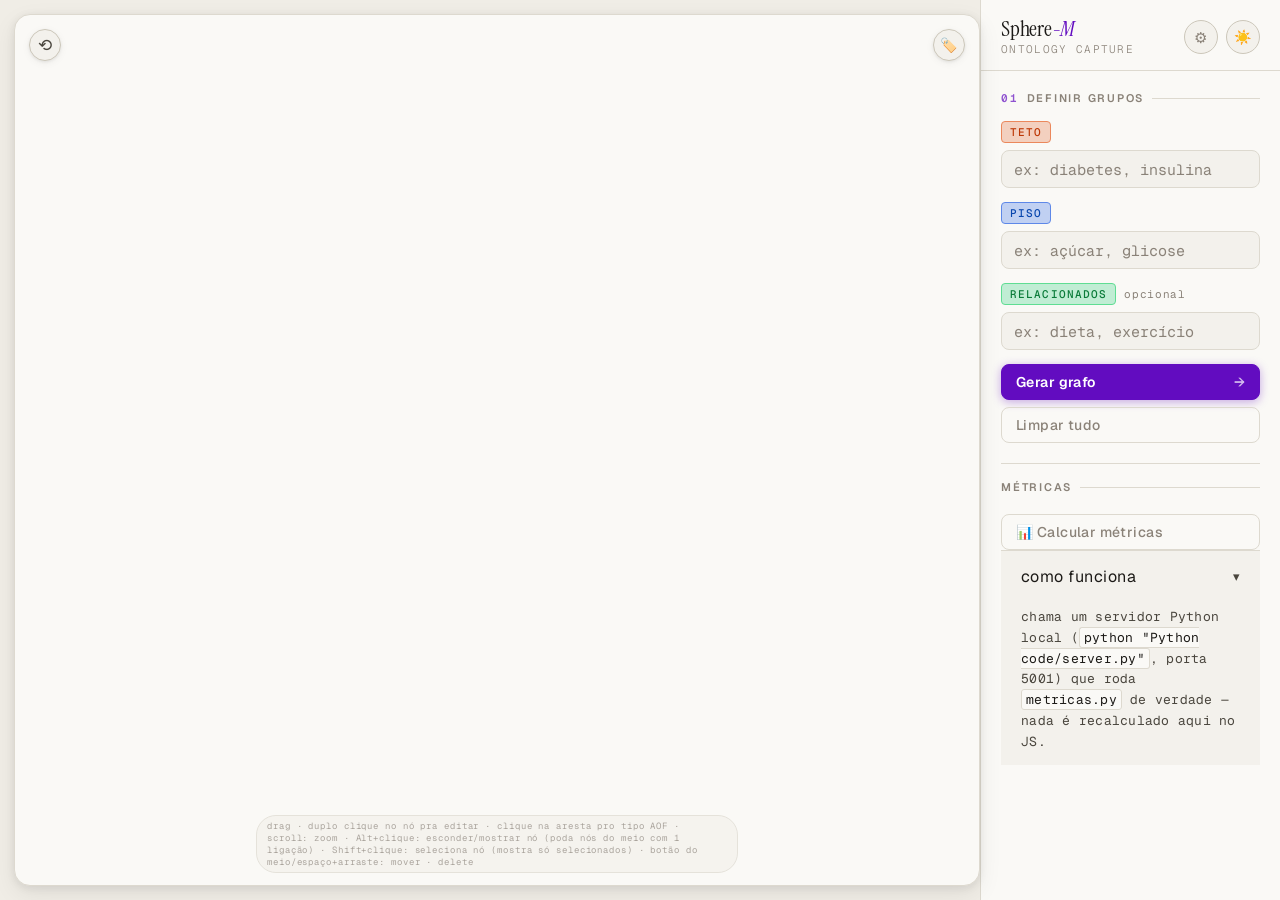
==== commit 694c5709: "Add collapsible section for metrics explanation" ====
--- a/WebFront/index.html
+++ b/WebFront/index.html
@@ -215,7 +215,17 @@
         <div id="metrics-inline">
           <div class="section-label">Métricas</div>
           <button id="metrics-btn" class="btn-ghost" style="width:100%">📊 Calcular métricas</button>
-          <p id="metrics-hint">chama um servidor Python local (<code>python "Python code/server.py"</code>, porta 5001) que roda <code>metricas.py</code> de verdade — nada é recalculado aqui no JS.</p>
+          <div id="metrics-hint-section" class="sidebar-collapsible hint-collapsible">
+            <button id="metrics-hint-toggle" class="collapsible-toggle" type="button" aria-expanded="false" aria-controls="metrics-hint-content">
+              <span class="hint-toggle-label">como funciona</span>
+              <span id="metrics-hint-chevron" class="chevron">▾</span>
+            </button>
+            <div id="metrics-hint-content" class="collapsible-content">
+              <div class="collapsible-inner">
+                <p id="metrics-hint">chama um servidor Python local (<code>python "Python code/server.py"</code>, porta 5001) que roda <code>metricas.py</code> de verdade — nada é recalculado aqui no JS.</p>
+              </div>
+            </div>
+          </div>
           <div id="metrics-panel"></div>
         </div>
 
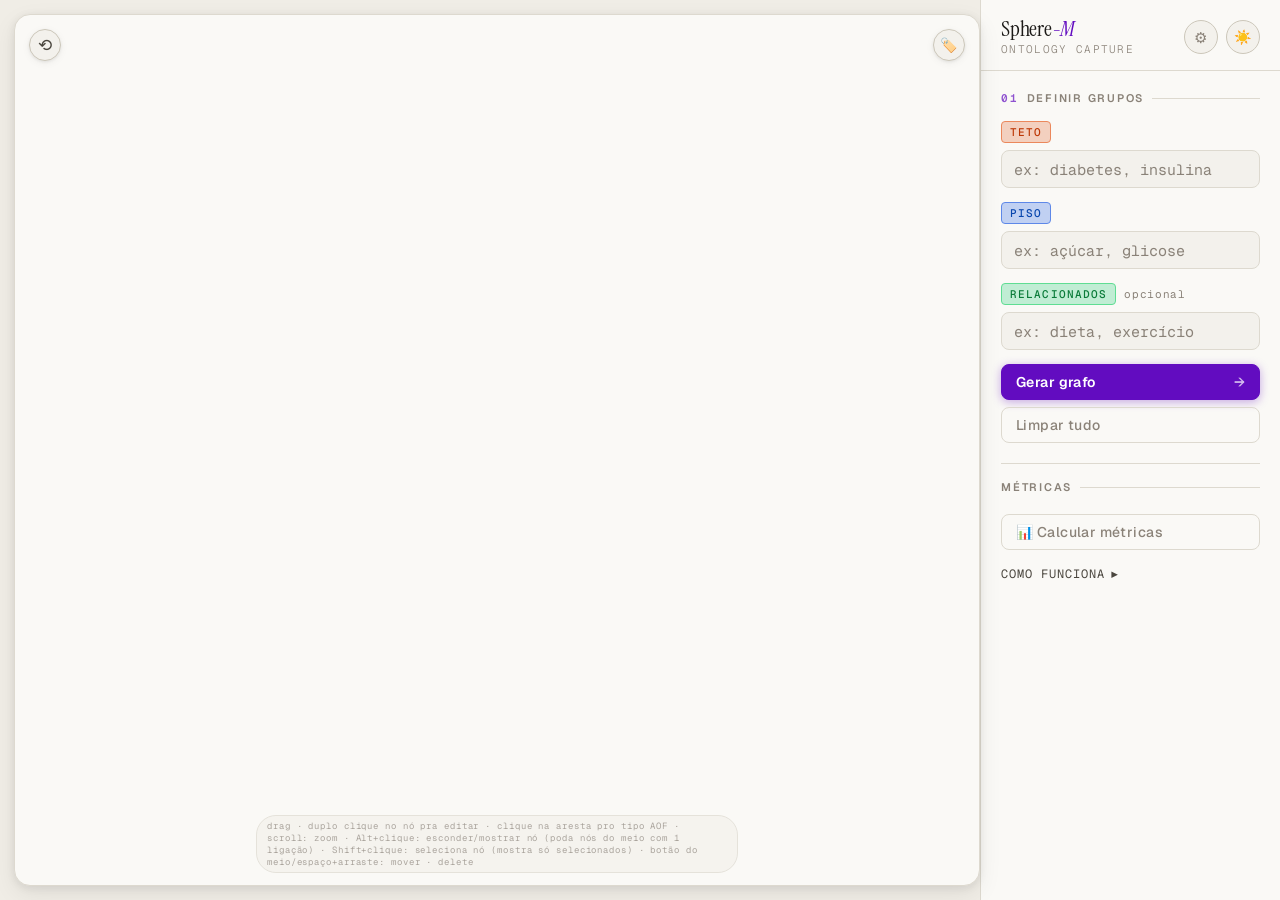
==== commit c78822a2: "Enhance export/import section with collapsible hints" ====
--- a/WebFront/index.html
+++ b/WebFront/index.html
@@ -300,10 +300,30 @@
             <div id="export-content" class="collapsible-content">
               <div class="collapsible-inner">
                 <button id="export-json-btn" class="btn-ghost" style="width:100%">⇩ Exportar sessão (JSON)</button>
-                <p id="export-hint">gera um .json com nós, arestas e tags — leia com <code>Python code/importar_grafo.py</code> pra calcular raio, densidade, eficiência e produtividade, ou gerar a visualização pyvis.</p>
+                <div id="export-hint-section" class="sidebar-collapsible hint-collapsible">
+                  <button id="export-hint-toggle" class="collapsible-toggle" type="button" aria-expanded="false" aria-controls="export-hint-content">
+                    <span class="hint-toggle-label">como funciona</span>
+                    <span class="chevron">▾</span>
+                  </button>
+                  <div id="export-hint-content" class="collapsible-content">
+                    <div class="collapsible-inner">
+                      <p id="export-hint">gera um .json com nós, arestas e tags — leia com <code>Python code/importar_grafo.py</code> pra calcular raio, densidade, eficiência e produtividade, ou gerar a visualização pyvis.</p>
+                    </div>
+                  </div>
+                </div>
                 <button id="import-json-btn" class="btn-ghost" style="width:100%">⇧ Importar sessão (JSON)</button>
                 <input type="file" id="import-json-input" accept="application/json,.json" hidden />
-                <p id="import-hint">carrega um .json exportado daqui (ou gerado pelo mesmo formato) de volta pro canvas — também dá pra arrastar o arquivo direto pro grafo.</p>
+                <div id="import-hint-section" class="sidebar-collapsible hint-collapsible">
+                  <button id="import-hint-toggle" class="collapsible-toggle" type="button" aria-expanded="false" aria-controls="import-hint-content">
+                    <span class="hint-toggle-label">como funciona</span>
+                    <span class="chevron">▾</span>
+                  </button>
+                  <div id="import-hint-content" class="collapsible-content">
+                    <div class="collapsible-inner">
+                      <p id="import-hint">carrega um .json exportado daqui (ou gerado pelo mesmo formato) de volta pro canvas — também dá pra arrastar o arquivo direto pro grafo.</p>
+                    </div>
+                  </div>
+                </div>
               </div>
             </div>
           </div>
--- a/WebFront/style.css
+++ b/WebFront/style.css
@@ -1219,6 +1219,38 @@
   margin-top: 4px;
 }
 
+/* Variante leve do colapsável, usada na explicação das métricas:
+   sem fundo, sem borda e sem o padding lateral dos painéis de "mais opções". */
+.hint-collapsible {
+  padding: 0;
+  border-top: none;
+  background: none;
+  margin-top: 6px;
+}
+
+.hint-collapsible .collapsible-toggle {
+  justify-content: flex-start;
+  gap: 6px;
+  padding: 4px 0;
+}
+
+.hint-collapsible.collapsed .collapsible-toggle {
+  padding-bottom: 4px;
+}
+
+.hint-toggle-label {
+  font-family: 'Geist Mono', monospace;
+  font-size: 12px;
+  letter-spacing: 0.08em;
+  text-transform: uppercase;
+  color: var(--text-2);
+  transition: color 0.3s;
+}
+
+.hint-collapsible .collapsible-toggle:hover .hint-toggle-label {
+  color: var(--text);
+}
+
 #metrics-hint {
   font-family: 'Geist Mono', monospace;
   font-size: 13px;
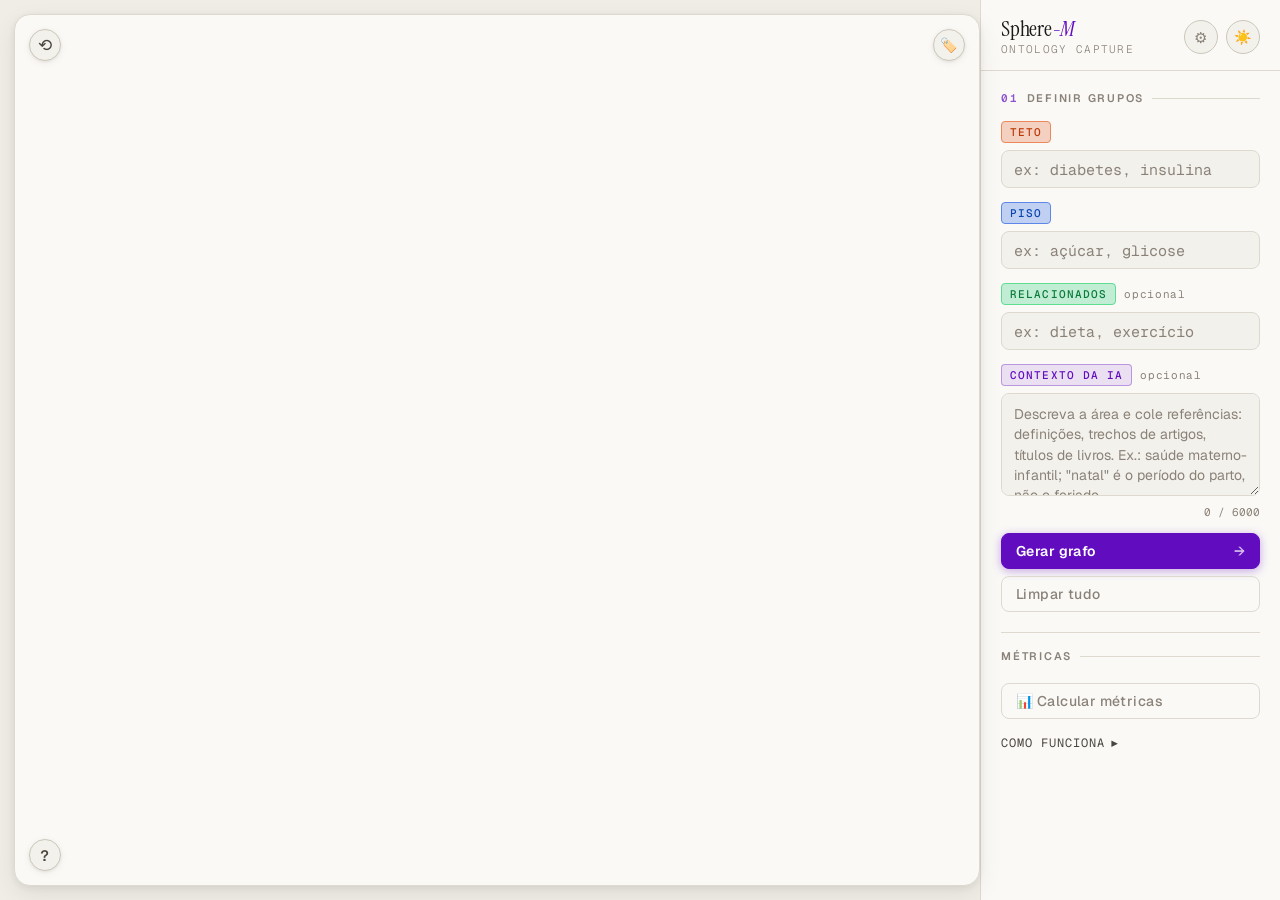
==== commit 8f96e1cc: "feat: cartão do par com natureza e tipo AOF, contexto do domínio para a IA, anti-repetição e ajuda l" ====
--- a/WebFront/index.html
+++ b/WebFront/index.html
@@ -10,7 +10,7 @@
   <link
     href="https://fonts.googleapis.com/css2?family=Instrument+Serif:ital@0;1&family=Geist+Mono:wght@300;400;500&family=Geist:wght@300;400;500;600&display=swap"
     rel="stylesheet">
-  <link rel="stylesheet" href="style.css" />
+  <link rel="stylesheet" href="style.css?v=3" />
 </head>
 
 <body>
@@ -35,7 +35,21 @@
           <button id="path-status-clear" type="button" aria-label="Limpar seleção">✕</button>
         </div>
         <div id="path-filter-warning" style="display:none"></div>
-        <div id="canvas-overlay-hint">drag · duplo clique no nó pra editar · clique na aresta pro tipo AOF · scroll: zoom · Alt+clique: esconder/mostrar nó (poda nós do meio com 1 ligação) · Shift+clique: seleciona nó (mostra só selecionados) · botão do meio/espaço+arraste: mover · delete</div>
+        <button id="ajuda-btn" type="button" title="Atalhos do canvas" aria-label="Atalhos do canvas" aria-expanded="false" aria-controls="ajuda-card">?</button>
+        <div id="ajuda-card" hidden>
+          <div class="ajuda-titulo">Atalhos</div>
+          <dl>
+            <dt>Duplo clique no nó</dt><dd>editar nome, natureza, caminho e atributos</dd>
+            <dt>Duplo clique na aresta</dt><dd>escolher o tipo AOF</dd>
+            <dt>Arrastar um nó</dt><dd>mover o nó</dd>
+            <dt>Rodinha do mouse</dt><dd>zoom</dd>
+            <dt>Botão do meio, ou Espaço + arrastar</dt><dd>mover a tela</dd>
+            <dt>Alt + clique</dt><dd>esconder ou mostrar o nó (nós do meio que ficam com 1 ligação somem junto)</dd>
+            <dt>Shift + clique</dt><dd>selecionar nós e ver só eles</dd>
+            <dt>Delete</dt><dd>apagar do grafo o nó selecionado</dd>
+            <dt>Enter / Esc</dt><dd>confirmar / pular o par</dd>
+          </dl>
+        </div>
         <div id="dropzone-overlay">
           <div id="dropzone-inner">
             <span id="dropzone-icon">⇩</span>
@@ -96,6 +110,14 @@
             </label>
             <input type="text" id="input-rel" placeholder="ex: dieta, exercício" />
           </div>
+          <div class="field-group">
+            <label for="input-contexto">
+              <span class="label-chip ctx">contexto da IA</span>
+              <span class="label-optional">opcional</span>
+            </label>
+            <textarea id="input-contexto" rows="4" maxlength="6000" placeholder="Descreva a área e cole referências: definições, trechos de artigos, títulos de livros. Ex.: saúde materno-infantil; &quot;natal&quot; é o período do parto, não o feriado."></textarea>
+            <div id="contexto-contador">0 / 6000</div>
+          </div>
 
           <div class="actions">
             <button id="start-btn" class="btn-primary">
@@ -146,7 +168,7 @@
 
             <div id="ai-loading" style="display:none">
               <span class="ai-spinner"></span>
-              <span>Consultando IA…</span>
+              <span id="ai-loading-text">Consultando IA…</span>
             </div>
 
             <div id="ai-result" style="display:none">
@@ -169,6 +191,23 @@
 
 
           <input type="text" id="input-meio" placeholder="palavra(s) do meio — vírgula para vários" />
+          <div id="repeticao-acoes" style="display:none">
+            <button id="reaproveitar-btn" type="button" class="btn-ghost"></button>
+            <button id="digitar-outro-btn" type="button" class="btn-ghost">Digitar outro</button>
+          </div>
+          <div id="meio-detalhes">
+            <div class="meio-detalhe">
+              <span class="meio-detalhe-label">natureza do meio</span>
+              <div id="natureza-escolha" role="radiogroup" aria-label="Natureza do conceito do meio">
+                <button type="button" data-natureza="Classe" role="radio" aria-checked="false">Classe</button>
+                <button type="button" data-natureza="Objeto" role="radio" aria-checked="false">Objeto</button>
+              </div>
+            </div>
+            <div class="meio-detalhe">
+              <label class="meio-detalhe-label" for="input-tipo-aof">tipo AOF</label>
+              <select id="input-tipo-aof"></select>
+            </div>
+          </div>
 
           <div id="phase2-actions">
             <div class="btn-row">
@@ -334,7 +373,7 @@
 
   </div>
   <script src="config.js"></script>
-  <script src="script.js"></script>
+  <script src="script.js?v=3"></script>
 </body>
 
 </html>
--- a/WebFront/style.css
+++ b/WebFront/style.css
@@ -1463,3 +1463,120 @@
   background: var(--accent);
   color: #fff;
 }
+
+/* ── Contexto da IA (fase 1) ─────────────────── */
+.label-chip.ctx {
+  background: color-mix(in srgb, var(--accent) 10%, transparent);
+  color: var(--accent);
+  border: 1px solid color-mix(in srgb, var(--accent) 35%, transparent);
+}
+#input-contexto {
+  width: 100%;
+  min-height: 96px;
+  resize: vertical;
+  box-sizing: border-box;
+  background: var(--surface2);
+  border: 1.5px solid var(--border);
+  border-radius: var(--radius-sm);
+  padding: 10px 12px;
+  font-family: 'Geist', sans-serif;
+  font-size: 14px;
+  line-height: 1.45;
+  color: var(--text);
+  outline: none;
+}
+#input-contexto::placeholder { color: var(--text-muted); }
+#input-contexto:focus {
+  border-color: var(--accent);
+  box-shadow: 0 0 0 3px color-mix(in srgb, var(--accent) 15%, transparent);
+  background: var(--surface);
+}
+#contexto-contador {
+  font-family: 'Geist Mono', monospace;
+  font-size: 11px;
+  color: var(--text-muted);
+  text-align: right;
+  margin-top: 4px;
+}
+
+/* ── Cartão do par: natureza e tipo AOF na hora ── */
+#meio-detalhes { display: flex; flex-direction: column; gap: 8px; margin-top: 10px; }
+.meio-detalhe { display: flex; flex-direction: column; gap: 4px; }
+.meio-detalhe-label {
+  font-family: 'Geist Mono', monospace;
+  font-size: 11px;
+  letter-spacing: 0.08em;
+  text-transform: uppercase;
+  color: var(--text-muted);
+}
+#natureza-escolha { display: flex; gap: 6px; }
+#natureza-escolha button {
+  flex: 1;
+  height: 34px;
+  border-radius: var(--radius-sm);
+  border: 1.5px solid var(--border2);
+  background: var(--surface2);
+  color: var(--text);
+  font-family: 'Geist Mono', monospace;
+  font-size: 13px;
+  cursor: pointer;
+}
+#natureza-escolha button[aria-checked="true"] {
+  background: var(--accent);
+  border-color: var(--accent);
+  color: #fff;
+}
+#meio-detalhes #input-tipo-aof { margin-top: 0; height: 34px; font-size: 13px; }
+#repeticao-acoes { display: flex; flex-direction: column; gap: 6px; margin-top: 8px; }
+#repeticao-acoes button { width: 100%; }
+
+/* ── Ajuda do canvas (substitui a faixa de atalhos) ── */
+#ajuda-btn {
+  position: absolute;
+  bottom: 14px;
+  left: 14px;
+  width: 32px;
+  height: 32px;
+  padding: 0;
+  border-radius: 50%;
+  border: 1.5px solid var(--border2);
+  background: var(--surface2);
+  color: var(--text-2);
+  font-family: 'Geist Mono', monospace;
+  font-size: 15px;
+  font-weight: 600;
+  line-height: 1;
+  display: flex;
+  align-items: center;
+  justify-content: center;
+  cursor: pointer;
+  box-shadow: var(--shadow-sm);
+}
+#ajuda-btn:hover, #ajuda-btn[aria-expanded="true"] { background: var(--surface3); }
+#ajuda-card {
+  position: absolute;
+  bottom: 54px;
+  left: 14px;
+  width: min(340px, calc(100% - 28px));
+  max-height: 70%;
+  overflow-y: auto;
+  box-sizing: border-box;
+  background: var(--surface);
+  border: 1px solid var(--border2);
+  border-radius: var(--radius-sm);
+  box-shadow: var(--shadow-sm);
+  padding: 12px 14px;
+  z-index: 20;
+}
+#ajuda-card[hidden] { display: none; }
+.ajuda-titulo {
+  font-family: 'Geist Mono', monospace;
+  font-size: 11px;
+  letter-spacing: 0.08em;
+  text-transform: uppercase;
+  color: var(--text-muted);
+  margin-bottom: 8px;
+}
+#ajuda-card dl { margin: 0; font-size: 13px; line-height: 1.35; }
+#ajuda-card dt { font-weight: 600; color: var(--text); }
+#ajuda-card dd { margin: 0 0 8px; color: var(--text-2); }
